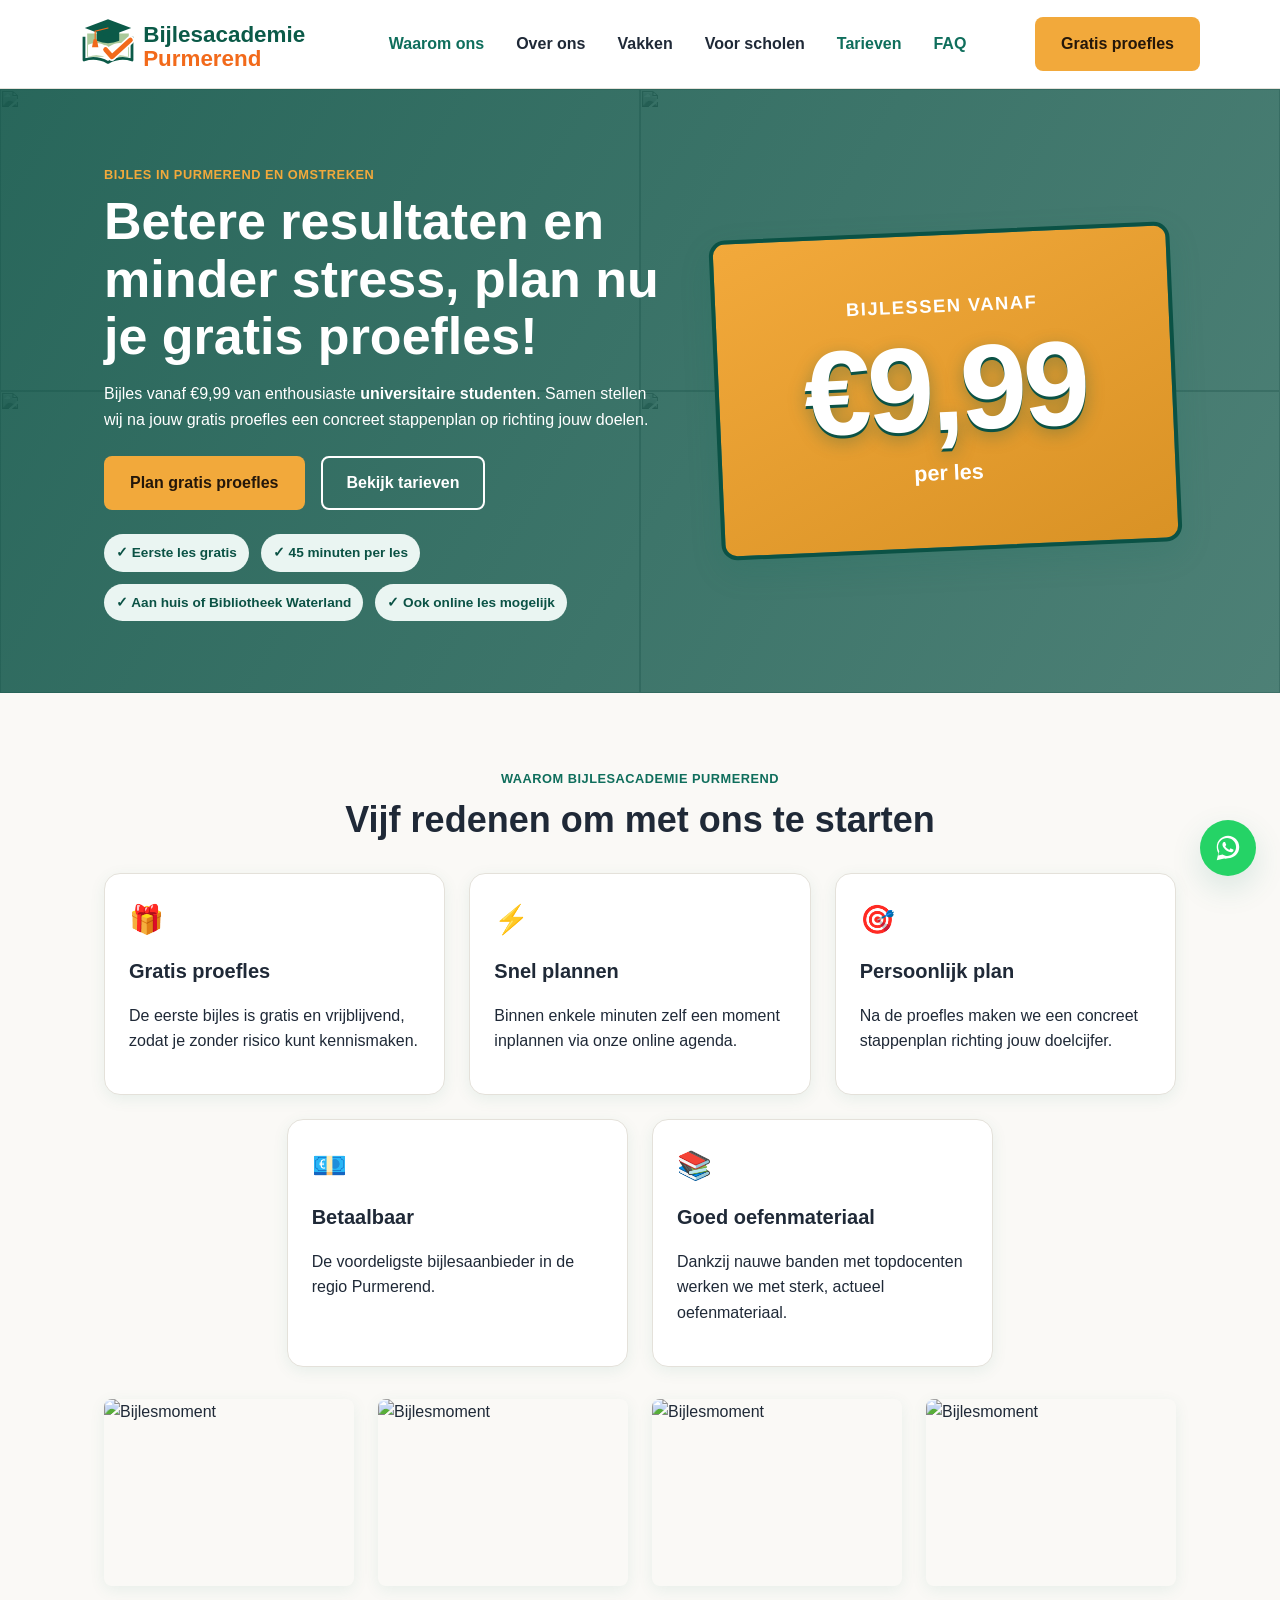
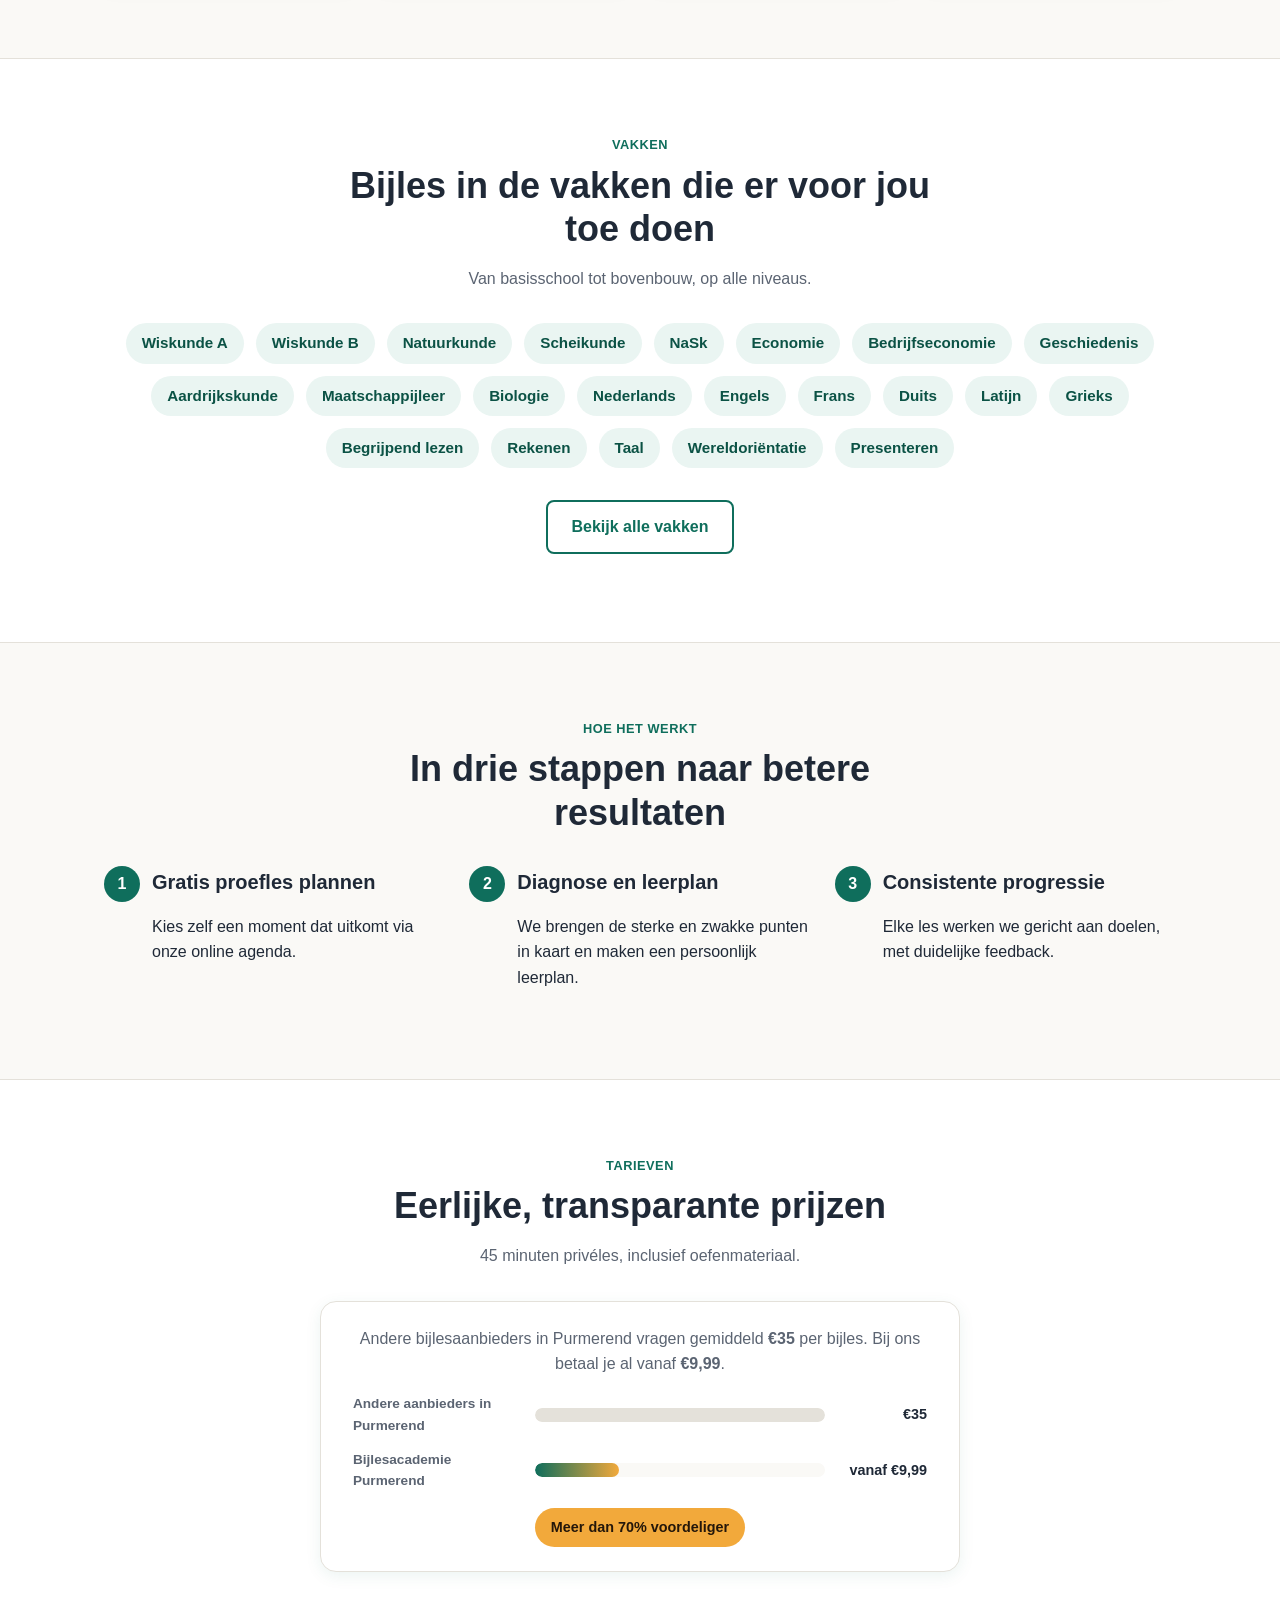
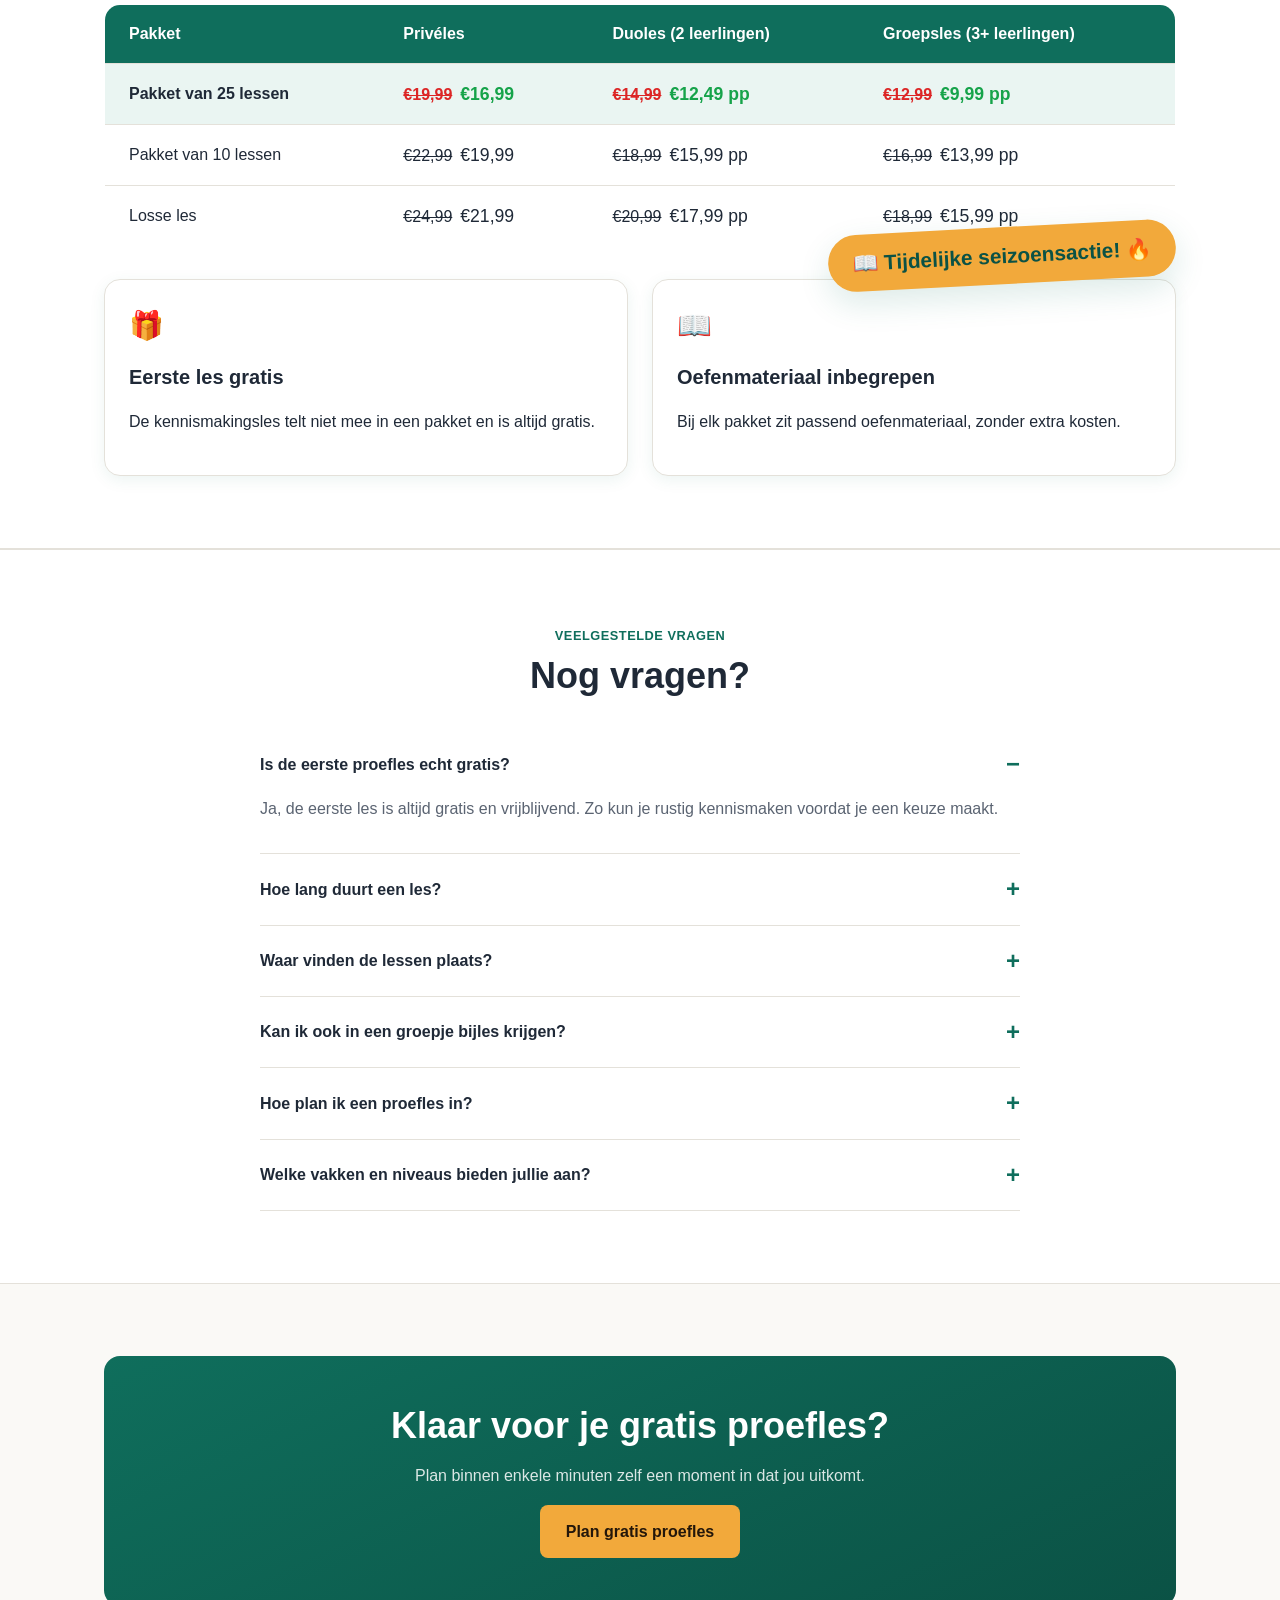
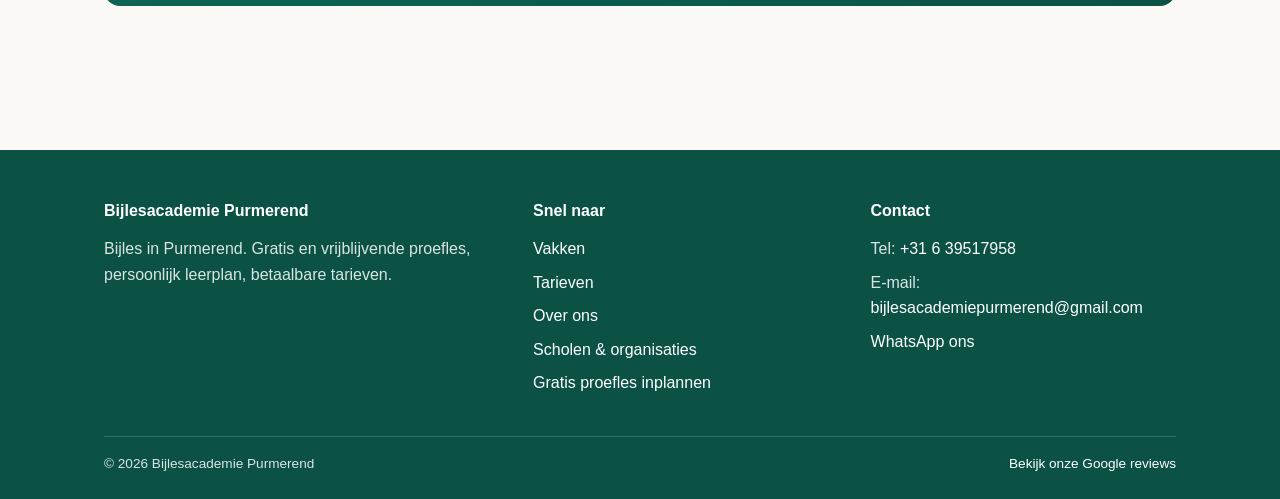
==== index.html @ 98112fa6 "Hernoem naar Bijlesacademie Purmerend, nieuw logo en e-mailadres Co-Authored-By: Claude Opus 5.5 <no" ====
<!DOCTYPE html>
<html lang="nl">
<head>
  <meta charset="UTF-8">
  <meta name="viewport" content="width=device-width, initial-scale=1.0">
  <title>Bijlesacademie Purmerend | Persoonlijke bijles met gratis proefles</title>
  <meta name="description" content="Privéles in Purmerend en omstreken voor wiskunde, talen, economie en meer. Eerste proefles altijd gratis. Plan direct online in.">
  <link rel="icon" href="images/favicon.png" type="image/png">
  <link rel="stylesheet" href="css/style.css">
</head>
<body>

  <header class="site-header">
    <div class="container nav">
      <a class="logo" href="index.html">
        <img src="images/logo.svg" alt="Bijlesacademie Purmerend">
      </a>
      <nav class="nav-links" id="nav-links" aria-label="Hoofdmenu">
        <a href="index.html#waarom-ons">Waarom ons</a>
        <a href="over-ons.html">Over ons</a>
        <a href="vakken.html">Vakken</a>
        <a href="scholen.html">Voor scholen</a>
        <a href="index.html#tarieven">Tarieven</a>        <a href="index.html#faq">FAQ</a>
      </nav>
      <div class="nav-actions">
        <a class="btn btn--primary nav-cta" href="proefles-inplannen.html">Gratis proefles</a>
        <button class="nav-toggle" aria-label="Menu openen" aria-expanded="false">☰</button>
      </div>
    </div>
  </header>

  <main>

    <!-- Hero -->
    <section class="hero">
      <div class="hero-bg" aria-hidden="true">
        <img src="images/lesmomenten/foto-01.jpg" alt="">
        <img src="images/lesmomenten/foto-02.jpg" alt="">
        <img src="images/lesmomenten/foto-03.jpg" alt="">
        <img src="images/lesmomenten/foto-04.jpg" alt="">
      </div>
      <div class="container">
        <div>
          <span class="eyebrow">Bijles in Purmerend en omstreken</span>
          <h1>Betere resultaten en minder stress, plan nu je gratis proefles!</h1>
          <p>Bijles vanaf €9,99 van enthousiaste <strong>universitaire studenten</strong>. Samen stellen wij na jouw gratis proefles een concreet stappenplan op richting jouw doelen.</p>
          <div class="hero-actions">
            <a class="btn btn--primary" href="proefles-inplannen.html">Plan gratis proefles</a>
            <a class="btn btn--outline" href="#tarieven">Bekijk tarieven</a>
          </div>
          <div class="hero-meta">
            <span class="badge">✓ Eerste les gratis</span>
            <span class="badge">✓ 45 minuten per les</span>
            <span class="badge">✓ Aan huis of Bibliotheek Waterland</span>
            <span class="badge">✓ Ook online les mogelijk</span>
          </div>
        </div>
        <a class="hero-visual" href="#tarieven">
          <div>
            <p class="hero-price-label">Bijlessen vanaf</p>
            <p class="hero-price">€9,99</p>
            <p class="hero-price-sub">per les</p>
          </div>
        </a>
      </div>
    </section>

    <!-- Waarom ons -->
    <section class="section" id="waarom-ons">
      <div class="container">
        <div class="section-intro">
          <span class="eyebrow">Waarom Bijlesacademie Purmerend</span>
          <h2>Vijf redenen om met ons te starten</h2>
        </div>
        <div class="grid grid--3">
          <div class="card">
            <div class="card-icon">🎁</div>
            <h3>Gratis proefles</h3>
            <p>De eerste bijles is gratis en vrijblijvend, zodat je zonder risico kunt kennismaken.</p>
          </div>
          <div class="card">
            <div class="card-icon">⚡</div>
            <h3>Snel plannen</h3>
            <p>Binnen enkele minuten zelf een moment inplannen via onze online agenda.</p>
          </div>
          <div class="card">
            <div class="card-icon">🎯</div>
            <h3>Persoonlijk plan</h3>
            <p>Na de proefles maken we een concreet stappenplan richting jouw doelcijfer.</p>
          </div>
          <div class="card">
            <div class="card-icon">💶</div>
            <h3>Betaalbaar</h3>
            <p>De voordeligste bijlesaanbieder in de regio Purmerend.</p>
          </div>
          <div class="card">
            <div class="card-icon">📚</div>
            <h3>Goed oefenmateriaal</h3>
            <p>Dankzij nauwe banden met topdocenten werken we met sterk, actueel oefenmateriaal.</p>
          </div>
        </div>
        <div class="grid grid--4 lesmomenten-grid">
          <img src="images/lesmomenten/foto-01.jpg" alt="Bijlesmoment">
          <img src="images/lesmomenten/foto-02.jpg" alt="Bijlesmoment">
          <img src="images/lesmomenten/foto-03.jpg" alt="Bijlesmoment">
          <img src="images/lesmomenten/foto-04.jpg" alt="Bijlesmoment">
        </div>
      </div>
    </section>

    <!-- Vakken teaser -->
    <section class="section section--alt" id="vakken">
      <div class="container">
        <div class="section-intro">
          <span class="eyebrow">Vakken</span>
          <h2>Bijles in de vakken die er voor jou toe doen</h2>
          <p>Van basisschool tot bovenbouw, op alle niveaus.</p>
        </div>
        <div class="tag-list">
          <span class="tag">Wiskunde A</span>
          <span class="tag">Wiskunde B</span>
          <span class="tag">Natuurkunde</span>
          <span class="tag">Scheikunde</span>
          <span class="tag">NaSk</span>
          <span class="tag">Economie</span>
          <span class="tag">Bedrijfseconomie</span>
          <span class="tag">Geschiedenis</span>
          <span class="tag">Aardrijkskunde</span>
          <span class="tag">Maatschappijleer</span>
          <span class="tag">Biologie</span>
          <span class="tag">Nederlands</span>
          <span class="tag">Engels</span>
          <span class="tag">Frans</span>
          <span class="tag">Duits</span>
          <span class="tag">Latijn</span>
          <span class="tag">Grieks</span>
          <span class="tag">Begrijpend lezen</span>
          <span class="tag">Rekenen</span>
          <span class="tag">Taal</span>
          <span class="tag">Wereldoriëntatie</span>
          <span class="tag">Presenteren</span>
        </div>
        <p class="text-center mt-6"><a class="btn btn--outline" href="vakken.html">Bekijk alle vakken</a></p>
      </div>
    </section>

    <!-- Hoe het werkt -->
    <section class="section">
      <div class="container">
        <div class="section-intro">
          <span class="eyebrow">Hoe het werkt</span>
          <h2>In drie stappen naar betere resultaten</h2>
        </div>
        <div class="grid grid--3 steps">
          <div class="step">
            <h3>Gratis proefles plannen</h3>
            <p>Kies zelf een moment dat uitkomt via onze online agenda.</p>
          </div>
          <div class="step">
            <h3>Diagnose en leerplan</h3>
            <p>We brengen de sterke en zwakke punten in kaart en maken een persoonlijk leerplan.</p>
          </div>
          <div class="step">
            <h3>Consistente progressie</h3>
            <p>Elke les werken we gericht aan doelen, met duidelijke feedback.</p>
          </div>
        </div>
      </div>
    </section>

    <!-- Tarieven teaser -->
    <section class="section section--alt" id="tarieven">
      <div class="container">
        <div class="section-intro">
          <span class="eyebrow">Tarieven</span>
          <h2>Eerlijke, transparante prijzen</h2>
          <p>45 minuten privéles, inclusief oefenmateriaal.</p>
        </div>
        <div class="price-compare">
          <p>Andere bijlesaanbieders in Purmerend vragen gemiddeld <strong>€35</strong> per bijles. Bij ons betaal je al vanaf <strong>€9,99</strong>.</p>
          <div class="price-compare-bars">
            <div class="price-compare-row">
              <span class="price-compare-label">Andere aanbieders in Purmerend</span>
              <div class="price-compare-track">
                <div class="price-compare-fill price-compare-fill--other" style="width: 100%;"></div>
              </div>
              <span class="price-compare-value">€35</span>
            </div>
            <div class="price-compare-row">
              <span class="price-compare-label">Bijlesacademie Purmerend</span>
              <div class="price-compare-track">
                <div class="price-compare-fill price-compare-fill--us" style="width: 29%;"></div>
              </div>
              <span class="price-compare-value">vanaf €9,99</span>
            </div>
          </div>
          <span class="price-compare-badge">Meer dan 70% voordeliger</span>
        </div>
        <div class="pricing-wrap">
          <div class="pricing-table-view">
            <table class="pricing-table">
              <thead>
                <tr><th>Pakket</th><th>Privéles</th><th>Duoles (2 leerlingen)</th><th>Groepsles (3+ leerlingen)</th></tr>
              </thead>
              <tbody>
                <tr class="is-highlight">
                  <td>Pakket van 25 lessen</td>
                  <td><span class="price-was">€19,99</span><span class="price-now">€16,99</span></td>
                  <td><span class="price-was">€14,99</span><span class="price-now">€12,49 pp</span></td>
                  <td><span class="price-was">€12,99</span><span class="price-now">€9,99 pp</span></td>
                </tr>
                <tr>
                  <td>Pakket van 10 lessen</td>
                  <td><span class="price-was">€22,99</span><span class="price-now">€19,99</span></td>
                  <td><span class="price-was">€18,99</span><span class="price-now">€15,99 pp</span></td>
                  <td><span class="price-was">€16,99</span><span class="price-now">€13,99 pp</span></td>
                </tr>
                <tr>
                  <td>Losse les</td>
                  <td><span class="price-was">€24,99</span><span class="price-now">€21,99</span></td>
                  <td><span class="price-was">€20,99</span><span class="price-now">€17,99 pp</span></td>
                  <td><span class="price-was">€18,99</span><span class="price-now">€15,99 pp</span></td>
                </tr>
              </tbody>
            </table>
          </div>
          <!-- Kaartjes voor telefoon worden automatisch gevuld door js/main.js,
               op basis van de tabel hierboven. Prijzen dus alleen in de tabel aanpassen. -->
          <div class="grid grid--3 pricing-cards-view"></div>
          <span class="pricing-ribbon">📖 Tijdelijke seizoensactie! 🔥</span>
        </div>
        <div class="grid grid--2 mt-6">
          <div class="card">
            <div class="card-icon">🎁</div>
            <h3>Eerste les gratis</h3>
            <p>De kennismakingsles telt niet mee in een pakket en is altijd gratis.</p>
          </div>
          <div class="card">
            <div class="card-icon">📖</div>
            <h3>Oefenmateriaal inbegrepen</h3>
            <p>Bij elk pakket zit passend oefenmateriaal, zonder extra kosten.</p>
          </div>
        </div>
      </div>
    </section>

    <!-- FAQ -->
    <section class="section section--alt" id="faq">
      <div class="container">
        <div class="section-intro">
          <span class="eyebrow">Veelgestelde vragen</span>
          <h2>Nog vragen?</h2>
        </div>
        <div style="max-width:760px;margin:0 auto;">
          <details class="faq-item" open>
            <summary>Is de eerste proefles echt gratis?</summary>
            <p>Ja, de eerste les is altijd gratis en vrijblijvend. Zo kun je rustig kennismaken voordat je een keuze maakt.</p>
          </details>
          <details class="faq-item">
            <summary>Hoe lang duurt een les?</summary>
            <p>Een bijles duurt 45 minuten. Dit is voldoende om gericht aan een onderwerp te werken zonder dat de concentratie wegzakt.</p>
          </details>
          <details class="faq-item">
            <summary>Waar vinden de lessen plaats?</summary>
            <p>De lessen vinden plaats bij jou thuis in Purmerend en omstreken, in Bibliotheek Waterland (Waterlandlaan 40, Purmerend), of online via videobellen, afhankelijk van wat het beste uitkomt.</p>
          </details>
          <details class="faq-item">
            <summary>Kan ik ook in een groepje bijles krijgen?</summary>
            <p>Zeker, dat kan als duoles of groepsles (3-5 personen) tegen een lagere prijs per persoon. Zie de <a href="#tarieven">tarieven</a> hierboven.</p>
          </details>
          <details class="faq-item">
            <summary>Hoe plan ik een proefles in?</summary>
            <p>Via de knop "Gratis proefles" kom je in onze <a href="proefles-inplannen.html">online agenda</a> terecht, waar je zelf een moment kiest dat uitkomt.</p>
          </details>
          <details class="faq-item">
            <summary>Welke vakken en niveaus bieden jullie aan?</summary>
            <p>Van basisschool tot en met bovenbouw voortgezet onderwijs, in vakken als wiskunde, talen, economie en meer. Bekijk de <a href="vakken.html">volledige vakkenlijst</a>.</p>
          </details>
        </div>
      </div>
    </section>

    <!-- CTA band -->
    <section class="section">
      <div class="container">
        <div class="cta-band">
          <h2>Klaar voor je gratis proefles?</h2>
          <p>Plan binnen enkele minuten zelf een moment in dat jou uitkomt.</p>
          <a class="btn btn--primary" href="proefles-inplannen.html">Plan gratis proefles</a>
        </div>
      </div>
    </section>

  </main>

  <footer class="site-footer">
    <div class="container">
      <div class="footer-grid">
        <div>
          <h4>Bijlesacademie Purmerend</h4>
          <p>Bijles in Purmerend. Gratis en vrijblijvende proefles, persoonlijk leerplan, betaalbare tarieven.</p>
        </div>
        <div>
          <h4>Snel naar</h4>
          <ul>
            <li><a href="vakken.html">Vakken</a></li>
            <li><a href="index.html#tarieven">Tarieven</a></li>
            <li><a href="over-ons.html">Over ons</a></li>
            <li><a href="scholen.html">Scholen &amp; organisaties</a></li>            <li><a href="proefles-inplannen.html">Gratis proefles inplannen</a></li>
          </ul>
        </div>
        <div>
          <h4>Contact</h4>
          <!-- PLACEHOLDERS: vul hier de echte contactgegevens in. Zoek in het hele
               project op "[" om alle placeholders terug te vinden (zie SETUP.md). -->
          <ul>
            <li>Tel: <a href="tel:+31639517958">+31 6 39517958</a></li>
            <li>E-mail: <a href="mailto:bijlesacademiepurmerend@gmail.com">bijlesacademiepurmerend@gmail.com</a></li>
            <li><a href="https://wa.me/31639517958">WhatsApp ons</a></li>          </ul>
        </div>
      </div>
      <div class="footer-bottom">
        <span>&copy; <span data-year></span> Bijlesacademie Purmerend</span>
        <span><a href="[GOOGLE_BUSINESS_PROFIEL_LINK]">Bekijk onze Google reviews</a></span>
      </div>
    </div>
  </footer>

  <a class="whatsapp-float" href="https://wa.me/31639517958" target="_blank" rel="noopener" aria-label="Stuur een WhatsApp-bericht">
    <svg viewBox="0 0 32 32" aria-hidden="true">
      <path d="M16.004 3C9.376 3 4 8.373 4 15c0 2.34.652 4.527 1.786 6.395L4 29l7.84-1.746A11.94 11.94 0 0 0 16.004 27C22.63 27 28 21.627 28 15S22.63 3 16.004 3zm.002 21.6c-1.94 0-3.76-.52-5.33-1.43l-.383-.227-4.65 1.035 1.06-4.53-.25-.4A9.55 9.55 0 0 1 5.4 15c0-5.302 4.303-9.6 9.606-9.6 5.302 0 9.6 4.298 9.6 9.6 0 5.303-4.298 9.6-9.6 9.6zm5.27-7.19c-.29-.145-1.712-.845-1.978-.942-.265-.097-.458-.145-.652.145-.194.29-.748.942-.917 1.136-.169.194-.338.218-.628.073-.29-.145-1.223-.451-2.33-1.437-.862-.769-1.444-1.718-1.613-2.008-.169-.29-.018-.446.127-.59.13-.13.29-.338.435-.507.145-.169.194-.29.29-.484.097-.194.048-.363-.024-.508-.073-.145-.652-1.572-.893-2.153-.235-.566-.474-.49-.652-.5-.169-.008-.363-.01-.556-.01a1.067 1.067 0 0 0-.773.363c-.265.29-1.014.99-1.014 2.416 0 1.426 1.038 2.804 1.183 2.998.145.194 2.043 3.12 4.95 4.376.692.299 1.232.477 1.653.61.694.221 1.326.19 1.826.115.557-.083 1.712-.7 1.954-1.375.242-.676.242-1.255.169-1.376-.073-.121-.266-.194-.556-.339z"/>
    </svg>
  </a>

  <script src="js/main.js"></script>
</body>
</html>
---- css/style.css ----
/* ==========================================================================
   Bijlesacademie Purmerend — Stylesheet
   Opbouw: variabelen -> reset/basis -> typografie -> layout ->
           header/nav -> footer -> knoppen/componenten -> paginasecties ->
           media queries
   ========================================================================== */

/* ---------- Variabelen ---------- */
:root {
  --color-primary: #0f6e5c;
  --color-primary-dark: #0b5245;
  --color-accent: #f2a93b;
  --color-accent-dark: #d99225;
  --color-bg: #faf9f6;
  --color-surface: #ffffff;
  --color-text: #1f2937;
  --color-text-muted: #5b6472;
  --color-border: #e4e1da;
  --color-star: #f5b301;
  --color-success-bg: #eaf5f2;
  --color-deal-was: #dc2626;
  --color-deal-now: #16a34a;

  --font-body: -apple-system, BlinkMacSystemFont, "Segoe UI", Roboto,
    Helvetica, Arial, sans-serif;

  --space-1: 0.25rem;
  --space-2: 0.5rem;
  --space-3: 0.75rem;
  --space-4: 1rem;
  --space-5: 1.5rem;
  --space-6: 2rem;
  --space-7: 3rem;
  --space-8: 4.5rem;

  --radius: 0.5rem;
  --radius-lg: 1rem;
  --shadow: 0 4px 16px rgba(15, 110, 92, 0.08);
  --shadow-lg: 0 12px 32px rgba(15, 110, 92, 0.14);
  --content-width: 1120px;
}

/* ---------- Reset / basis ---------- */
*,
*::before,
*::after {
  box-sizing: border-box;
}

html {
  scroll-behavior: smooth;
}

body {
  margin: 0;
  font-family: var(--font-body);
  color: var(--color-text);
  background: var(--color-bg);
  line-height: 1.6;
  -webkit-font-smoothing: antialiased;
}

img {
  max-width: 100%;
  display: block;
}

a {
  color: var(--color-primary);
  text-decoration: none;
}

a:hover {
  text-decoration: underline;
}

ul {
  margin: 0;
  padding: 0;
  list-style: none;
}

h1,
h2,
h3,
h4,
p {
  margin: 0 0 var(--space-4);
}

button {
  font-family: inherit;
}

:focus-visible {
  outline: 3px solid var(--color-accent);
  outline-offset: 2px;
}

/* ---------- Typografie ---------- */
h1 {
  font-size: clamp(2rem, 4vw + 1rem, 3.25rem);
  line-height: 1.1;
  font-weight: 800;
}

h2 {
  font-size: clamp(1.5rem, 2.5vw + 1rem, 2.25rem);
  line-height: 1.2;
  font-weight: 800;
}

h3 {
  font-size: 1.25rem;
  font-weight: 700;
}

.eyebrow {
  display: inline-block;
  color: var(--color-primary);
  font-weight: 700;
  letter-spacing: 0.04em;
  text-transform: uppercase;
  font-size: 0.8rem;
  margin-bottom: var(--space-2);
}

.section-intro {
  max-width: 640px;
  margin: 0 auto var(--space-6);
  text-align: center;
}

.section-intro p {
  color: var(--color-text-muted);
}

.text-muted {
  color: var(--color-text-muted);
}

/* ---------- Layout ---------- */
.container {
  width: 100%;
  max-width: var(--content-width);
  margin: 0 auto;
  padding: 0 var(--space-5);
}

.section {
  padding: var(--space-8) 0;
}

.section--alt {
  background: var(--color-surface);
  border-top: 1px solid var(--color-border);
  border-bottom: 1px solid var(--color-border);
}

.grid {
  display: grid;
  gap: var(--space-5);
}

.grid--4 {
  grid-template-columns: repeat(4, 1fr);
}

.grid--3 {
  grid-template-columns: repeat(3, 1fr);
}

.grid--2 {
  grid-template-columns: repeat(2, 1fr);
}

@media (max-width: 1024px) {
  .grid--4 {
    grid-template-columns: repeat(2, 1fr);
  }
  .grid--3 {
    grid-template-columns: repeat(2, 1fr);
  }
}

@media (min-width: 1025px) {
  /* Vijf redenen: centreer de onderste 2 kaarten onder de bovenste 3 */
  #waarom-ons .grid--3 {
    grid-template-columns: repeat(6, 1fr);
  }
  #waarom-ons .grid--3 > .card {
    grid-column: span 2;
  }
  #waarom-ons .grid--3 > .card:nth-child(4) {
    grid-column: 2 / span 2;
  }
  #waarom-ons .grid--3 > .card:nth-child(5) {
    grid-column: 4 / span 2;
  }
}

@media (max-width: 640px) {
  .grid--4,
  .grid--3,
  .grid--2 {
    grid-template-columns: 1fr;
  }
}

.lesmomenten-grid {
  margin-top: var(--space-6);
}

.lesmomenten-grid img {
  border-radius: var(--radius);
  aspect-ratio: 4 / 3;
  object-fit: cover;
  width: 100%;
  box-shadow: var(--shadow);
}

@media (max-width: 640px) {
  .lesmomenten-grid {
    grid-template-columns: repeat(2, 1fr);
    gap: var(--space-2);
  }
}

/* ---------- Header / navigatie ---------- */
.site-header {
  position: sticky;
  top: 0;
  z-index: 50;
  background: var(--color-surface);
  border-bottom: 1px solid var(--color-border);
}

.nav {
  display: flex;
  align-items: center;
  justify-content: space-between;
  padding: var(--space-4) 0;
}

.logo {
  display: flex;
  align-items: center;
  gap: var(--space-2);
  font-weight: 800;
  font-size: 1.15rem;
  color: var(--color-text);
}

.logo:hover {
  text-decoration: none;
}

.logo img {
  height: 40px;
  width: auto;
}

@media (min-width: 861px) {
  .logo img {
    height: 56px;
  }
}

.nav-links {
  display: flex;
  align-items: center;
  gap: var(--space-6);
}

.nav-links a {
  color: var(--color-text);
  font-weight: 600;
}

.nav-links a:hover,
.nav-links a[aria-current="page"] {
  color: var(--color-primary);
}

.nav-actions {
  display: flex;
  align-items: center;
  gap: var(--space-4);
}

.nav-toggle {
  display: none;
  background: none;
  border: 1px solid var(--color-border);
  border-radius: var(--radius);
  padding: var(--space-2) var(--space-3);
  cursor: pointer;
}

@media (max-width: 860px) {
  .nav-links {
    position: absolute;
    top: 100%;
    left: 0;
    right: 0;
    background: var(--color-surface);
    border-bottom: 1px solid var(--color-border);
    flex-direction: column;
    align-items: flex-start;
    gap: 0;
    padding: var(--space-2) var(--space-5) var(--space-4);
    display: none;
  }

  .nav-links.is-open {
    display: flex;
  }

  .nav-links a {
    width: 100%;
    padding: var(--space-3) 0;
    border-bottom: 1px solid var(--color-border);
  }

  .nav-toggle {
    display: inline-flex;
    align-items: center;
    justify-content: center;
    min-width: 44px;
    min-height: 44px;
    font-size: 1.1rem;
  }
}

/* ---------- Knoppen ---------- */
.btn {
  display: inline-block;
  padding: 0.75rem 1.5rem;
  border-radius: var(--radius);
  font-weight: 700;
  border: 2px solid transparent;
  cursor: pointer;
  text-align: center;
}

.btn:hover {
  text-decoration: none;
}

.btn--primary {
  background: var(--color-accent);
  color: #24170a;
}

.btn--primary:hover {
  background: var(--color-accent-dark);
}

.btn--secondary {
  background: var(--color-primary);
  color: #fff;
}

.btn--secondary:hover {
  background: var(--color-primary-dark);
  color: #fff;
}

.btn--outline {
  background: transparent;
  border-color: var(--color-primary);
  color: var(--color-primary);
}

.btn--outline:hover {
  background: var(--color-primary);
  color: #fff;
}

.btn--block {
  display: block;
  width: 100%;
}

/* ---------- Componenten ---------- */
.card {
  background: var(--color-surface);
  border: 1px solid var(--color-border);
  border-radius: var(--radius-lg);
  padding: var(--space-5);
  box-shadow: var(--shadow);
}

.card-icon {
  font-size: 1.75rem;
  margin-bottom: var(--space-3);
}

.badge {
  display: inline-flex;
  align-items: center;
  gap: var(--space-2);
  background: var(--color-success-bg);
  color: var(--color-primary-dark);
  font-weight: 700;
  font-size: 0.85rem;
  padding: var(--space-2) var(--space-3);
  border-radius: 999px;
}

.stars {
  color: var(--color-star);
  letter-spacing: 2px;
}

/* Vakkenlijst */
.tag-list {
  display: flex;
  flex-wrap: wrap;
  gap: var(--space-3);
  justify-content: center;
}

.tag {
  display: inline-block;
  background: var(--color-success-bg);
  color: var(--color-primary-dark);
  font-weight: 600;
  font-size: 0.95rem;
  padding: 0.5rem 1rem;
  border-radius: 999px;
}

.subject-list {
  columns: 2;
  column-gap: var(--space-7);
}

.subject-list li {
  padding: var(--space-2) 0;
  border-bottom: 1px solid var(--color-border);
  break-inside: avoid;
}

@media (max-width: 640px) {
  .subject-list {
    columns: 1;
  }
}

/* Hero */
.hero {
  position: relative;
  overflow: hidden;
  padding: var(--space-8) 0;
}

.hero-bg {
  position: absolute;
  inset: 0;
  z-index: 0;
  display: grid;
  grid-template-columns: repeat(2, 1fr);
  grid-template-rows: repeat(2, 1fr);
}

.hero-bg img {
  width: 100%;
  height: 100%;
  object-fit: cover;
  filter: grayscale(100%);
}

.hero-bg::after {
  content: "";
  position: absolute;
  inset: 0;
  background: linear-gradient(120deg, rgba(11, 82, 69, 0.88), rgba(11, 82, 69, 0.72));
}

.hero .container {
  position: relative;
  z-index: 1;
  display: grid;
  grid-template-columns: 1.1fr 0.9fr;
  gap: var(--space-7);
  align-items: center;
}

.hero .eyebrow {
  color: var(--color-accent);
}

.hero h1,
.hero p {
  color: #fff;
}

.hero .btn--outline {
  border-color: #fff;
  color: #fff;
}

.hero .btn--outline:hover {
  background: #fff;
  color: var(--color-primary-dark);
}

.hero-actions {
  display: flex;
  flex-wrap: wrap;
  gap: var(--space-4);
  margin-top: var(--space-5);
}

.hero-meta {
  display: flex;
  flex-wrap: wrap;
  gap: var(--space-3);
  margin-top: var(--space-5);
}

@media (max-width: 640px) {
  .hero-meta .badge {
    font-size: 0.75rem;
    padding: var(--space-1) var(--space-2);
  }
}

.hero-visual {
  background: linear-gradient(
    155deg,
    var(--color-accent) 0%,
    var(--color-accent-dark) 100%
  );
  border: 4px solid var(--color-primary-dark);
  border-radius: var(--radius-lg);
  min-height: 320px;
  display: flex;
  align-items: center;
  justify-content: center;
  color: var(--color-primary-dark);
  text-align: center;
  padding: var(--space-6);
  box-shadow: var(--shadow-lg);
  transform: rotate(-2.5deg);
  animation: hero-price-pulse 2.4s ease-in-out infinite;
  text-decoration: none;
  cursor: pointer;
  transition: transform 0.2s ease;
}

.hero-visual:hover,
.hero-visual:focus-visible {
  transform: rotate(-2.5deg) scale(1.03);
}

.hero-price-label {
  margin: 0;
  font-size: 1.15rem;
  font-weight: 800;
  text-transform: uppercase;
  letter-spacing: 0.08em;
  color: var(--color-primary-dark);
}

.hero-price {
  margin: var(--space-2) 0 0;
  font-size: clamp(4.5rem, 9vw + 1rem, 7.5rem);
  font-weight: 800;
  line-height: 1;
  letter-spacing: -0.03em;
  color: var(--color-deal-now);
  text-shadow: 0 3px 0 var(--color-primary-dark), 0 6px 18px rgba(11, 82, 69, 0.35);
}

.hero-price-sub {
  margin: var(--space-2) 0 0;
  font-size: 1.35rem;
  font-weight: 700;
  color: var(--color-primary-dark);
}

@keyframes hero-price-pulse {
  0%,
  100% {
    box-shadow: var(--shadow-lg), 0 0 0 0 rgba(242, 169, 59, 0.55);
  }
  50% {
    box-shadow: var(--shadow-lg), 0 0 0 18px rgba(242, 169, 59, 0);
  }
}

@media (max-width: 900px) {
  .hero .container {
    grid-template-columns: 1fr;
  }
  .hero-visual {
    min-height: 220px;
    transform: rotate(-1.5deg);
  }
  /* Hero wordt hoger doordat tekst en prijskaart onder elkaar staan;
     1 volle foto oogt rustiger dan een 2x2-rooster uitgerekt over die hoogte. */
  .hero-bg {
    grid-template-columns: 1fr;
    grid-template-rows: 1fr;
  }
  .hero-bg img:not(:first-child) {
    display: none;
  }
}

@media (prefers-reduced-motion: reduce) {
  .hero-visual {
    animation: none;
  }
}

/* Stappen ("Hoe het werkt") */
.steps {
  counter-reset: step;
}

.step {
  position: relative;
  padding-left: var(--space-7);
}

.step::before {
  counter-increment: step;
  content: counter(step);
  position: absolute;
  left: 0;
  top: 0;
  width: 2.25rem;
  height: 2.25rem;
  border-radius: 50%;
  background: var(--color-primary);
  color: #fff;
  font-weight: 800;
  display: flex;
  align-items: center;
  justify-content: center;
}

/* Tarieven */
.price-compare {
  max-width: 640px;
  margin: 0 auto var(--space-6);
  background: var(--color-surface);
  border: 1px solid var(--color-border);
  border-radius: var(--radius-lg);
  padding: var(--space-5) var(--space-6);
  box-shadow: var(--shadow);
  text-align: center;
}

.price-compare p {
  color: var(--color-text-muted);
  margin: 0 0 var(--space-4);
}

.price-compare-bars {
  display: flex;
  flex-direction: column;
  gap: var(--space-3);
  text-align: left;
}

.price-compare-row {
  display: grid;
  grid-template-columns: 170px 1fr 90px;
  align-items: center;
  gap: var(--space-3);
}

.price-compare-label {
  font-size: 0.85rem;
  font-weight: 600;
  color: var(--color-text-muted);
}

.price-compare-track {
  background: var(--color-bg);
  border-radius: 999px;
  height: 14px;
  overflow: hidden;
}

.price-compare-fill {
  height: 100%;
  border-radius: 999px;
}

.price-compare-fill--other {
  background: var(--color-border);
}

.price-compare-fill--us {
  background: linear-gradient(90deg, var(--color-primary), var(--color-accent));
}

.price-compare-value {
  font-weight: 700;
  text-align: right;
  font-size: 0.9rem;
  white-space: nowrap;
}

.price-compare-badge {
  display: inline-block;
  margin-top: var(--space-4);
  background: var(--color-accent);
  color: #24170a;
  font-weight: 800;
  padding: var(--space-2) var(--space-4);
  border-radius: 999px;
  font-size: 0.9rem;
}

@media (max-width: 640px) {
  .price-compare {
    padding: var(--space-4);
  }
  .price-compare-bars {
    gap: var(--space-4);
  }
  .price-compare-row {
    grid-template-columns: 1fr;
    gap: var(--space-1);
  }
  .price-compare-value {
    text-align: left;
  }
  .price-compare-badge {
    font-size: 0.85rem;
    white-space: normal;
  }
}

.pricing-wrap {
  position: relative;
  margin-bottom: var(--space-5);
}

.pricing-table {
  width: 100%;
  border-collapse: collapse;
  background: var(--color-surface);
  border: 1px solid var(--color-border);
  border-radius: var(--radius-lg);
  overflow: hidden;
}

.pricing-table th,
.pricing-table td {
  padding: var(--space-4) var(--space-5);
  text-align: left;
  border-bottom: 1px solid var(--color-border);
}

.pricing-table thead th {
  background: var(--color-primary);
  color: #fff;
}

.pricing-table tbody tr:last-child td {
  border-bottom: none;
}

.pricing-table tbody tr.is-highlight {
  background: var(--color-success-bg);
  font-weight: 700;
}

.pricing-table tbody tr.is-highlight .price-was {
  color: var(--color-deal-was);
  font-weight: 700;
}

.pricing-table tbody tr.is-highlight .price-now {
  color: var(--color-deal-now);
  font-weight: 800;
}

/* Standaard (tablet/laptop/desktop): tabel tonen, kaarten verbergen */
.pricing-cards-view {
  display: none;
}

/* Telefoon: kaarten tonen, tabel verbergen */
@media (max-width: 640px) {
  .pricing-table-view {
    display: none;
  }
  .pricing-cards-view {
    display: grid;
  }
}

.pricing-list {
  margin-top: var(--space-4);
}

.pricing-list li {
  display: flex;
  justify-content: space-between;
  align-items: baseline;
  gap: var(--space-3);
  padding: var(--space-3) 0;
  border-bottom: 1px solid var(--color-border);
}

.pricing-list li:last-child {
  border-bottom: none;
}

.pricing-list li.is-highlight {
  background: var(--color-success-bg);
  font-weight: 700;
  margin: 0 calc(-1 * var(--space-5));
  padding: var(--space-3) var(--space-5);
  border-radius: var(--radius);
  border-bottom: none;
}

.pricing-ribbon {
  position: absolute;
  right: 0;
  bottom: 0;
  transform: translate(0, 65%) rotate(-3deg);
  display: inline-flex;
  align-items: center;
  gap: var(--space-2);
  background: var(--color-accent);
  color: var(--color-primary-dark);
  font-weight: 800;
  font-size: 1.3rem;
  padding: var(--space-3) var(--space-5);
  border-radius: 999px;
  box-shadow: var(--shadow-lg);
  white-space: nowrap;
}

@media (max-width: 1024px) {
  .pricing-ribbon {
    font-size: 0.95rem;
    padding: var(--space-2) var(--space-4);
  }
}

.price-was {
  color: var(--color-text);
  text-decoration: line-through;
  font-weight: 400;
  margin-right: var(--space-2);
}

.price-now {
  color: var(--color-text);
  font-weight: 400;
  font-size: 1.1em;
}

.pricing-list li.is-highlight .price-was {
  color: var(--color-deal-was);
  font-weight: 700;
}

.pricing-list li.is-highlight .price-now {
  color: var(--color-deal-now);
  font-weight: 800;
}

/* FAQ (details/summary) */
.faq-item {
  border-bottom: 1px solid var(--color-border);
  padding: var(--space-4) 0;
}

.faq-item summary {
  cursor: pointer;
  font-weight: 700;
  list-style: none;
  display: flex;
  justify-content: space-between;
  align-items: center;
  gap: var(--space-4);
}

.faq-item summary::-webkit-details-marker {
  display: none;
}

.faq-item summary::after {
  content: "+";
  font-size: 1.5rem;
  color: var(--color-primary);
  flex-shrink: 0;
}

.faq-item[open] summary::after {
  content: "\2212";
}

.faq-item p {
  margin-top: var(--space-3);
  color: var(--color-text-muted);
}

/* Team */
.team-card {
  text-align: center;
}

.team-photo {
  width: 112px;
  height: 112px;
  border-radius: 50%;
  margin: 0 auto var(--space-4);
  background: var(--color-primary);
  color: #fff;
  display: flex;
  align-items: center;
  justify-content: center;
  font-weight: 800;
  font-size: 1.75rem;
  overflow: hidden;
}

.team-photo img {
  width: 100%;
  height: 100%;
  object-fit: cover;
}

.team-card .role {
  color: var(--color-primary);
  font-weight: 700;
  font-size: 0.9rem;
  margin-bottom: var(--space-3);
}

.team-bio p {
  text-align: left;
  color: var(--color-text-muted);
}

/* Reviews & galerij */
.review-card blockquote {
  margin: var(--space-3) 0 var(--space-3);
  font-style: normal;
}

.review-card footer {
  font-weight: 700;
  font-size: 0.9rem;
}

.gallery-grid {
  display: grid;
  grid-template-columns: repeat(3, 1fr);
  gap: var(--space-4);
}

.gallery-grid img {
  border-radius: var(--radius);
  aspect-ratio: 4 / 3;
  object-fit: cover;
  width: 100%;
}

@media (max-width: 640px) {
  .gallery-grid {
    grid-template-columns: repeat(2, 1fr);
  }
}

.empty-state {
  text-align: center;
  border: 2px dashed var(--color-border);
  border-radius: var(--radius-lg);
  padding: var(--space-7) var(--space-5);
  color: var(--color-text-muted);
}

/* Booking / iframe */
.booking-frame-wrap {
  background: var(--color-surface);
  border: 1px solid var(--color-border);
  border-radius: var(--radius-lg);
  padding: var(--space-3);
  box-shadow: var(--shadow);
}

.booking-frame-wrap iframe {
  width: 100%;
  min-height: 640px;
  border: 0;
  border-radius: var(--radius);
}

.booking-fallback {
  margin-top: var(--space-5);
  padding: var(--space-5);
  background: var(--color-success-bg);
  border-radius: var(--radius-lg);
  text-align: center;
}

/* Formulier (bv. scholen-aanvraag) */
.form-group {
  margin-bottom: var(--space-4);
}

.form-group label {
  display: block;
  font-weight: 700;
  margin-bottom: var(--space-2);
}

.form-group .optional {
  font-weight: 400;
  color: var(--color-text-muted);
}

.form-group input,
.form-group textarea {
  width: 100%;
  font-family: inherit;
  font-size: 1rem;
  color: var(--color-text);
  background: var(--color-bg);
  border: 1px solid var(--color-border);
  border-radius: var(--radius);
  padding: var(--space-3);
}

.form-group textarea {
  resize: vertical;
  min-height: 120px;
}

.form-group input:focus,
.form-group textarea:focus {
  border-color: var(--color-primary);
}

.form-success {
  background: var(--color-success-bg);
  color: var(--color-primary-dark);
  border-radius: var(--radius);
  padding: var(--space-4);
  font-weight: 700;
  margin-top: var(--space-4);
  margin-bottom: 0;
}

.form-error {
  background: rgba(220, 38, 38, 0.08);
  color: var(--color-deal-was);
  border-radius: var(--radius);
  padding: var(--space-4);
  font-weight: 700;
  margin-top: var(--space-4);
  margin-bottom: 0;
}

/* CTA band */
.cta-band {
  background: linear-gradient(
    155deg,
    var(--color-primary) 0%,
    var(--color-primary-dark) 100%
  );
  color: #fff;
  border-radius: var(--radius-lg);
  padding: var(--space-7);
  text-align: center;
}

.cta-band h2 {
  color: #fff;
}

.cta-band p {
  color: rgba(255, 255, 255, 0.85);
}

/* ---------- Footer ---------- */
.site-footer {
  background: var(--color-primary-dark);
  color: rgba(255, 255, 255, 0.85);
  padding: var(--space-7) 0 var(--space-5);
  margin-top: var(--space-8);
}

.site-footer a {
  color: #fff;
}

.footer-grid {
  display: grid;
  grid-template-columns: 1.3fr 1fr 1fr;
  gap: var(--space-6);
  margin-bottom: var(--space-6);
}

.footer-grid h4 {
  color: #fff;
  margin-bottom: var(--space-3);
  font-size: 1rem;
}

.footer-grid li {
  margin-bottom: var(--space-2);
}

.footer-bottom {
  border-top: 1px solid rgba(255, 255, 255, 0.15);
  padding-top: var(--space-4);
  font-size: 0.85rem;
  display: flex;
  justify-content: space-between;
  flex-wrap: wrap;
  gap: var(--space-2);
}

@media (max-width: 640px) {
  .footer-grid {
    grid-template-columns: 1fr;
  }
}

/* ---------- Zwevend WhatsApp-icoon ---------- */
.whatsapp-float {
  position: fixed;
  right: var(--space-5);
  bottom: var(--space-5);
  width: 56px;
  height: 56px;
  border-radius: 50%;
  background: #25d366;
  display: flex;
  align-items: center;
  justify-content: center;
  box-shadow: var(--shadow-lg);
  z-index: 60;
  transition: transform 0.2s ease;
}

.whatsapp-float:hover,
.whatsapp-float:focus-visible {
  transform: scale(1.08);
}

.whatsapp-float svg {
  width: 30px;
  height: 30px;
  fill: #fff;
}

/* ---------- Utility ---------- */
.text-center {
  text-align: center;
}

.mt-6 {
  margin-top: var(--space-6);
}

.page-header {
  padding: var(--space-7) 0 var(--space-6);
  text-align: center;
  background: var(--color-surface);
  border-bottom: 1px solid var(--color-border);
}

.page-header p {
  color: var(--color-text-muted);
  max-width: 640px;
  margin: 0 auto;
}
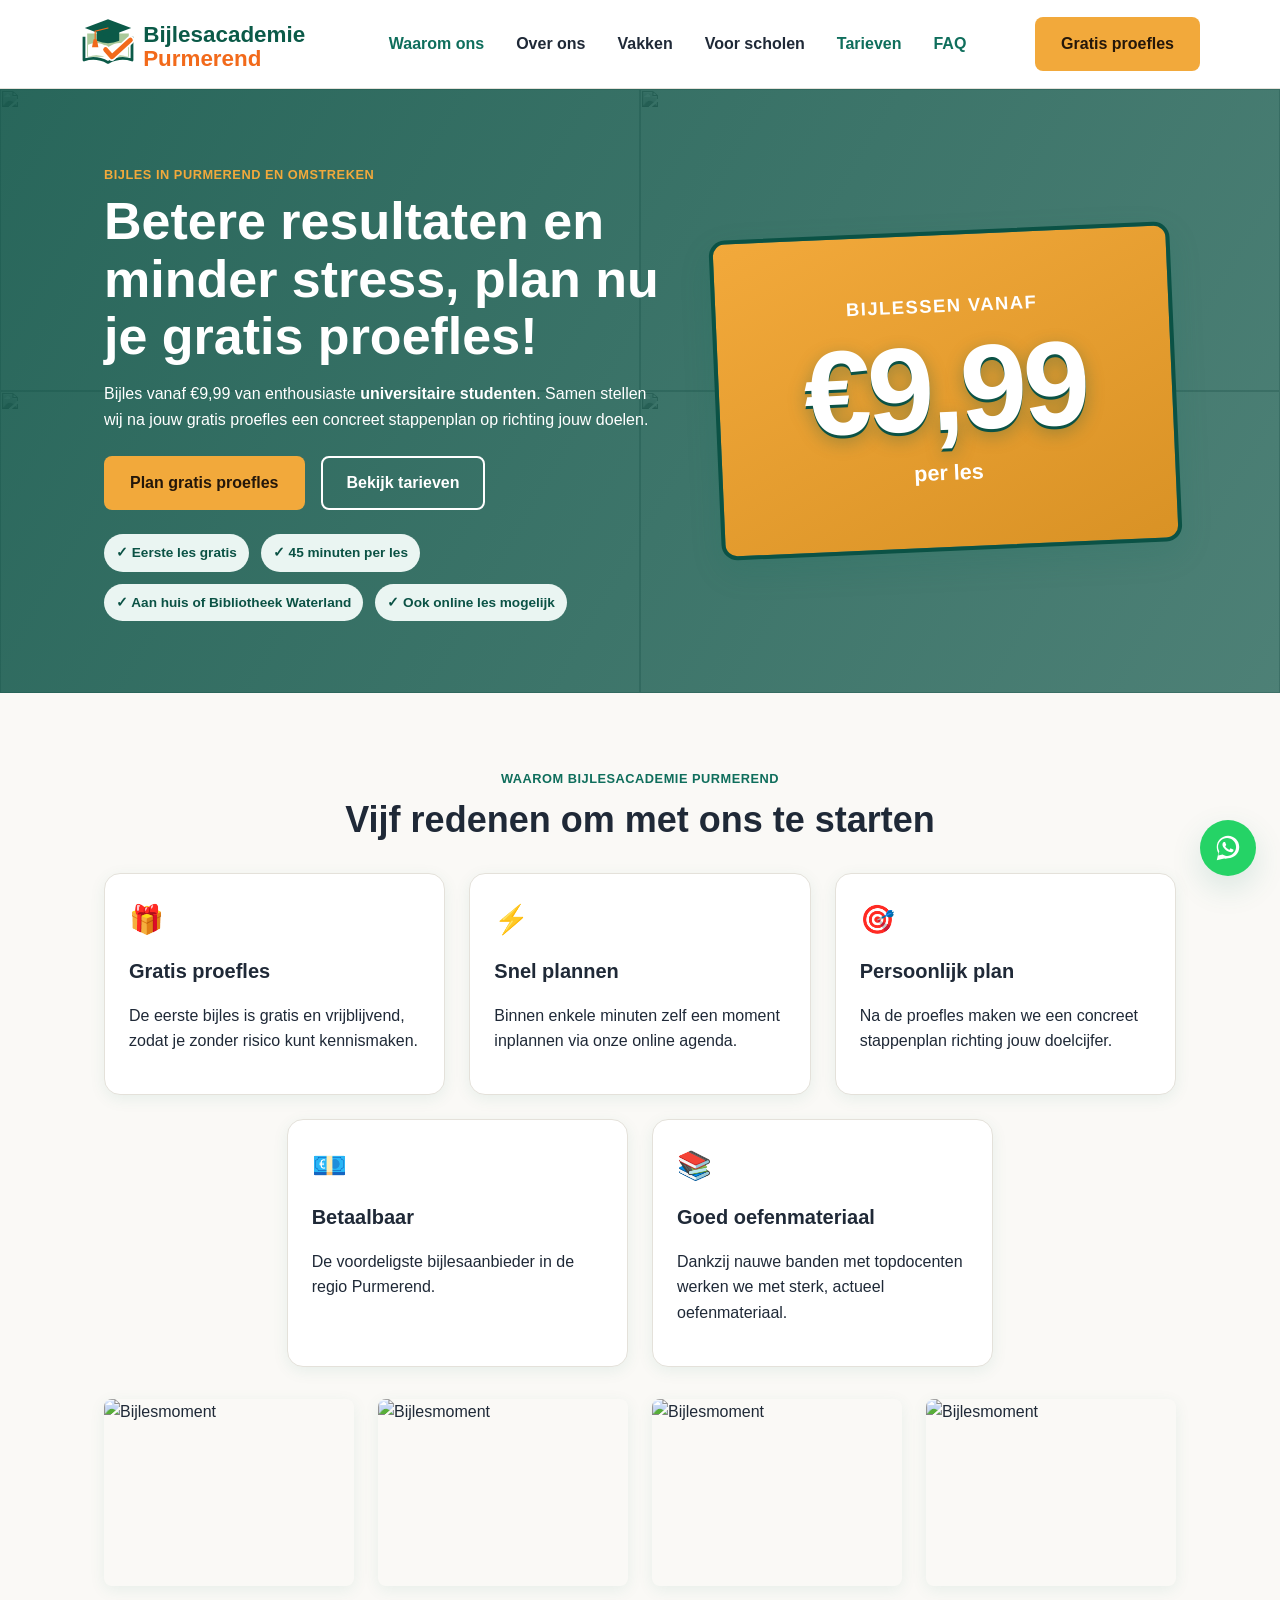
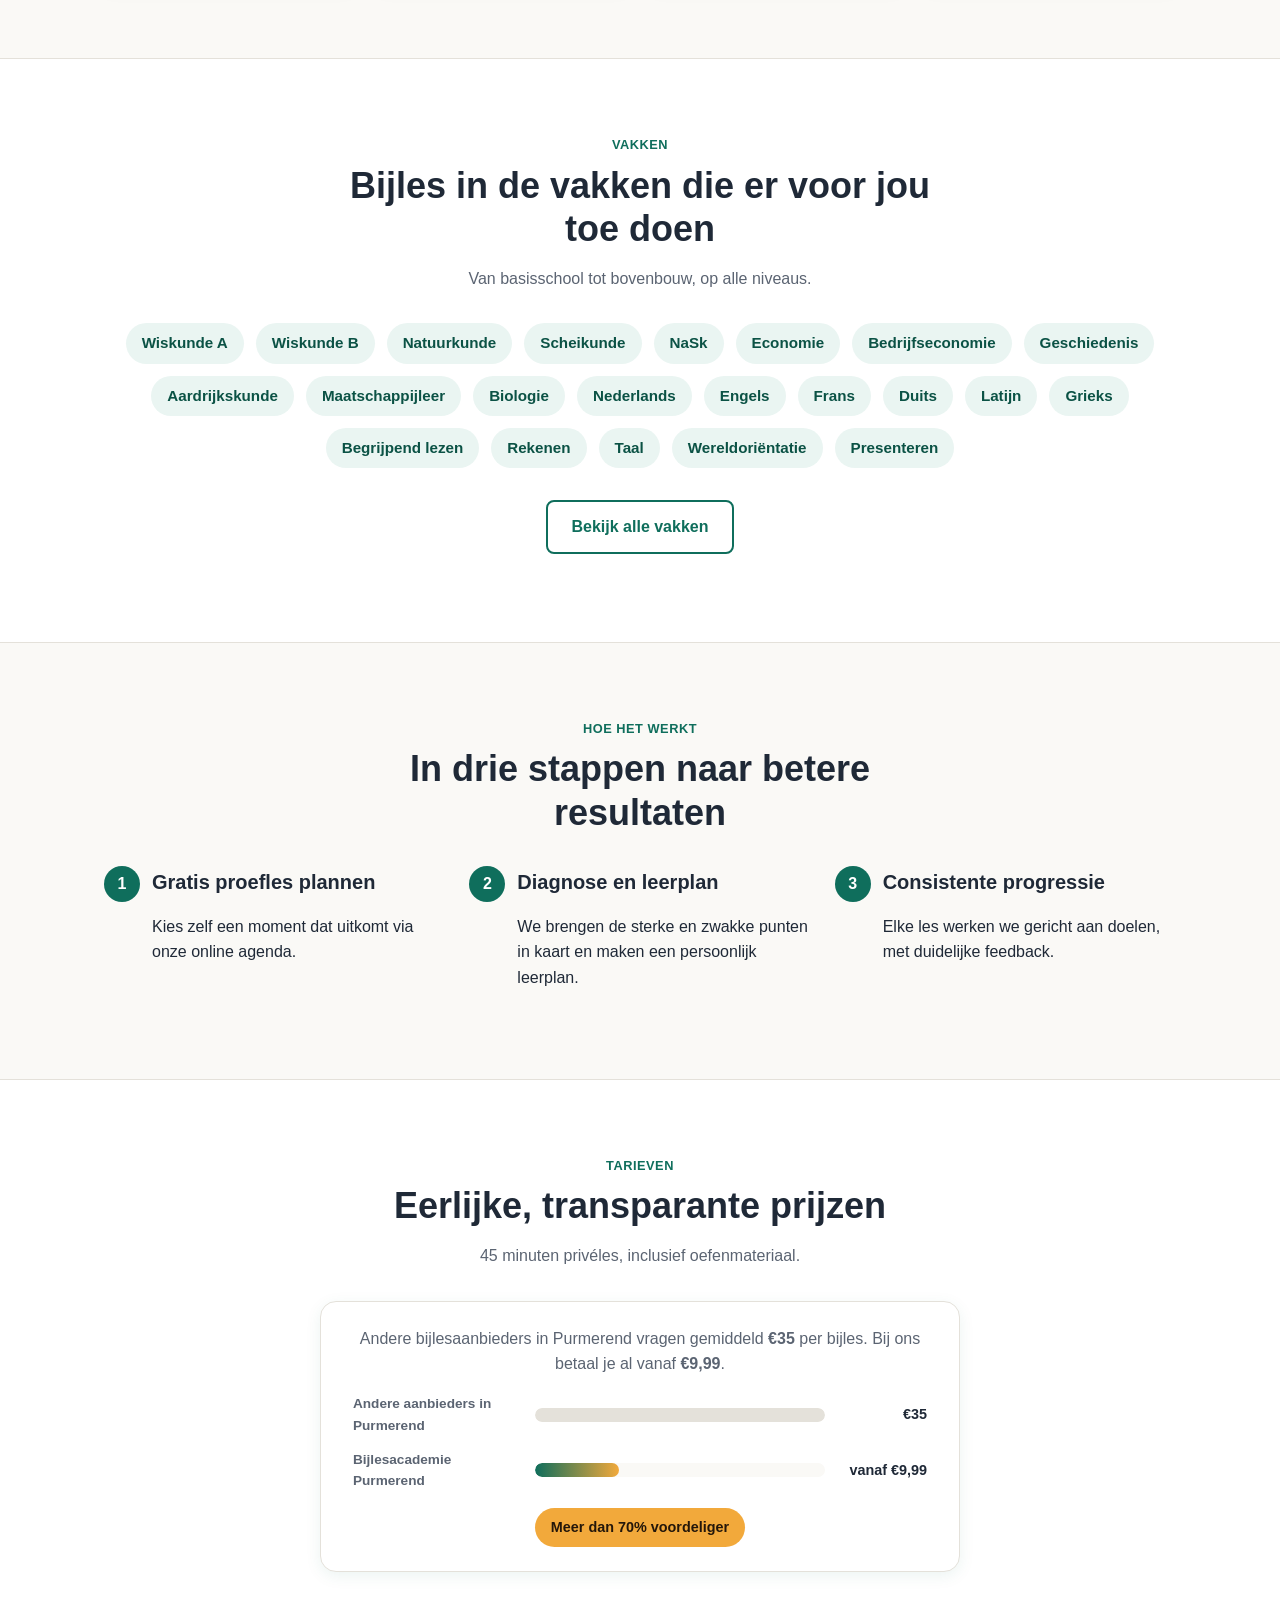
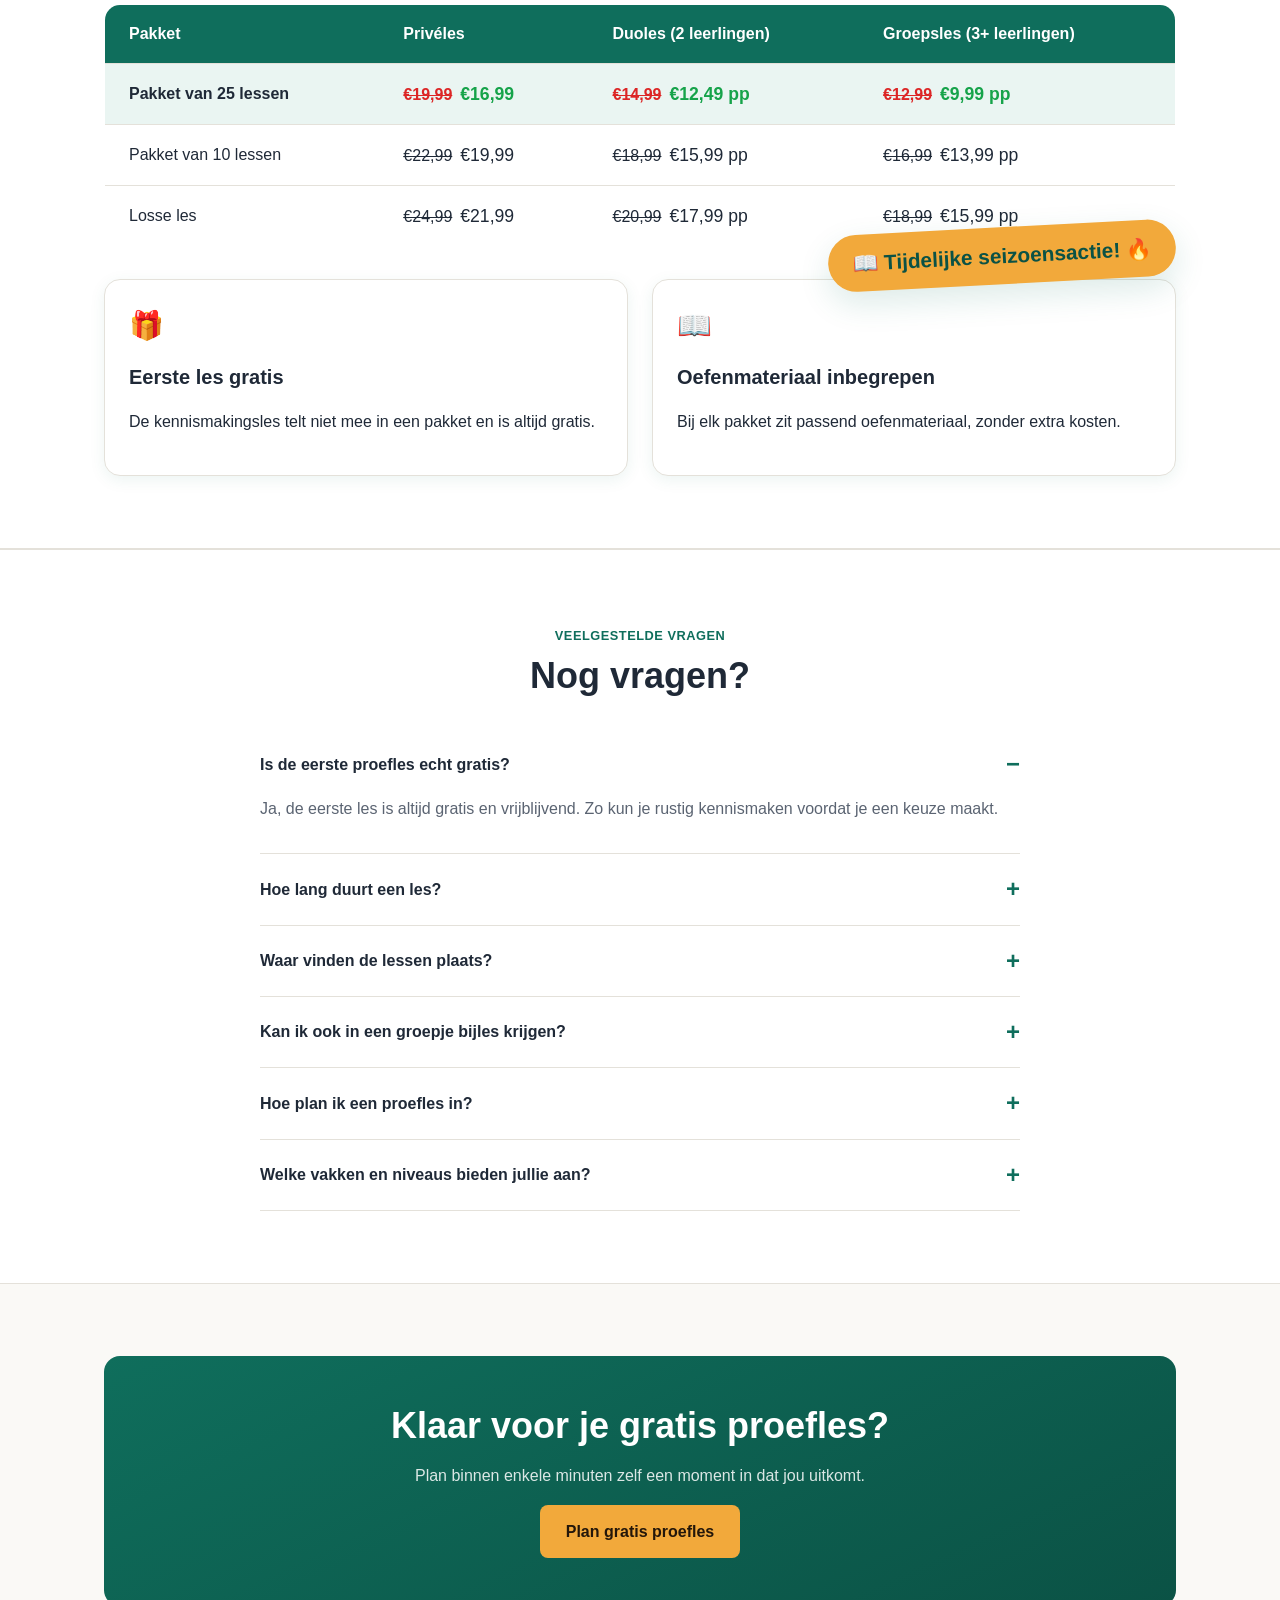
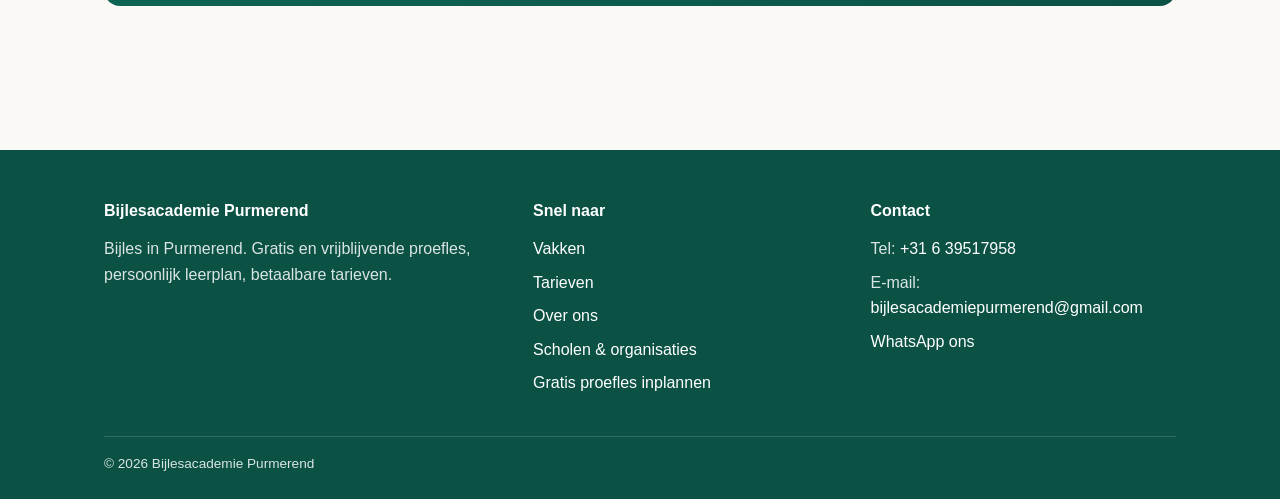
==== commit ad70cf98: "Verwijder Google reviews-link uit footer Co-Authored-By: Claude Opus 5.5 <noreply@anthropic.com>" ====
--- a/index.html
+++ b/index.html
@@ -321,7 +321,6 @@
       </div>
       <div class="footer-bottom">
         <span>&copy; <span data-year></span> Bijlesacademie Purmerend</span>
-        <span><a href="[GOOGLE_BUSINESS_PROFIEL_LINK]">Bekijk onze Google reviews</a></span>
       </div>
     </div>
   </footer>
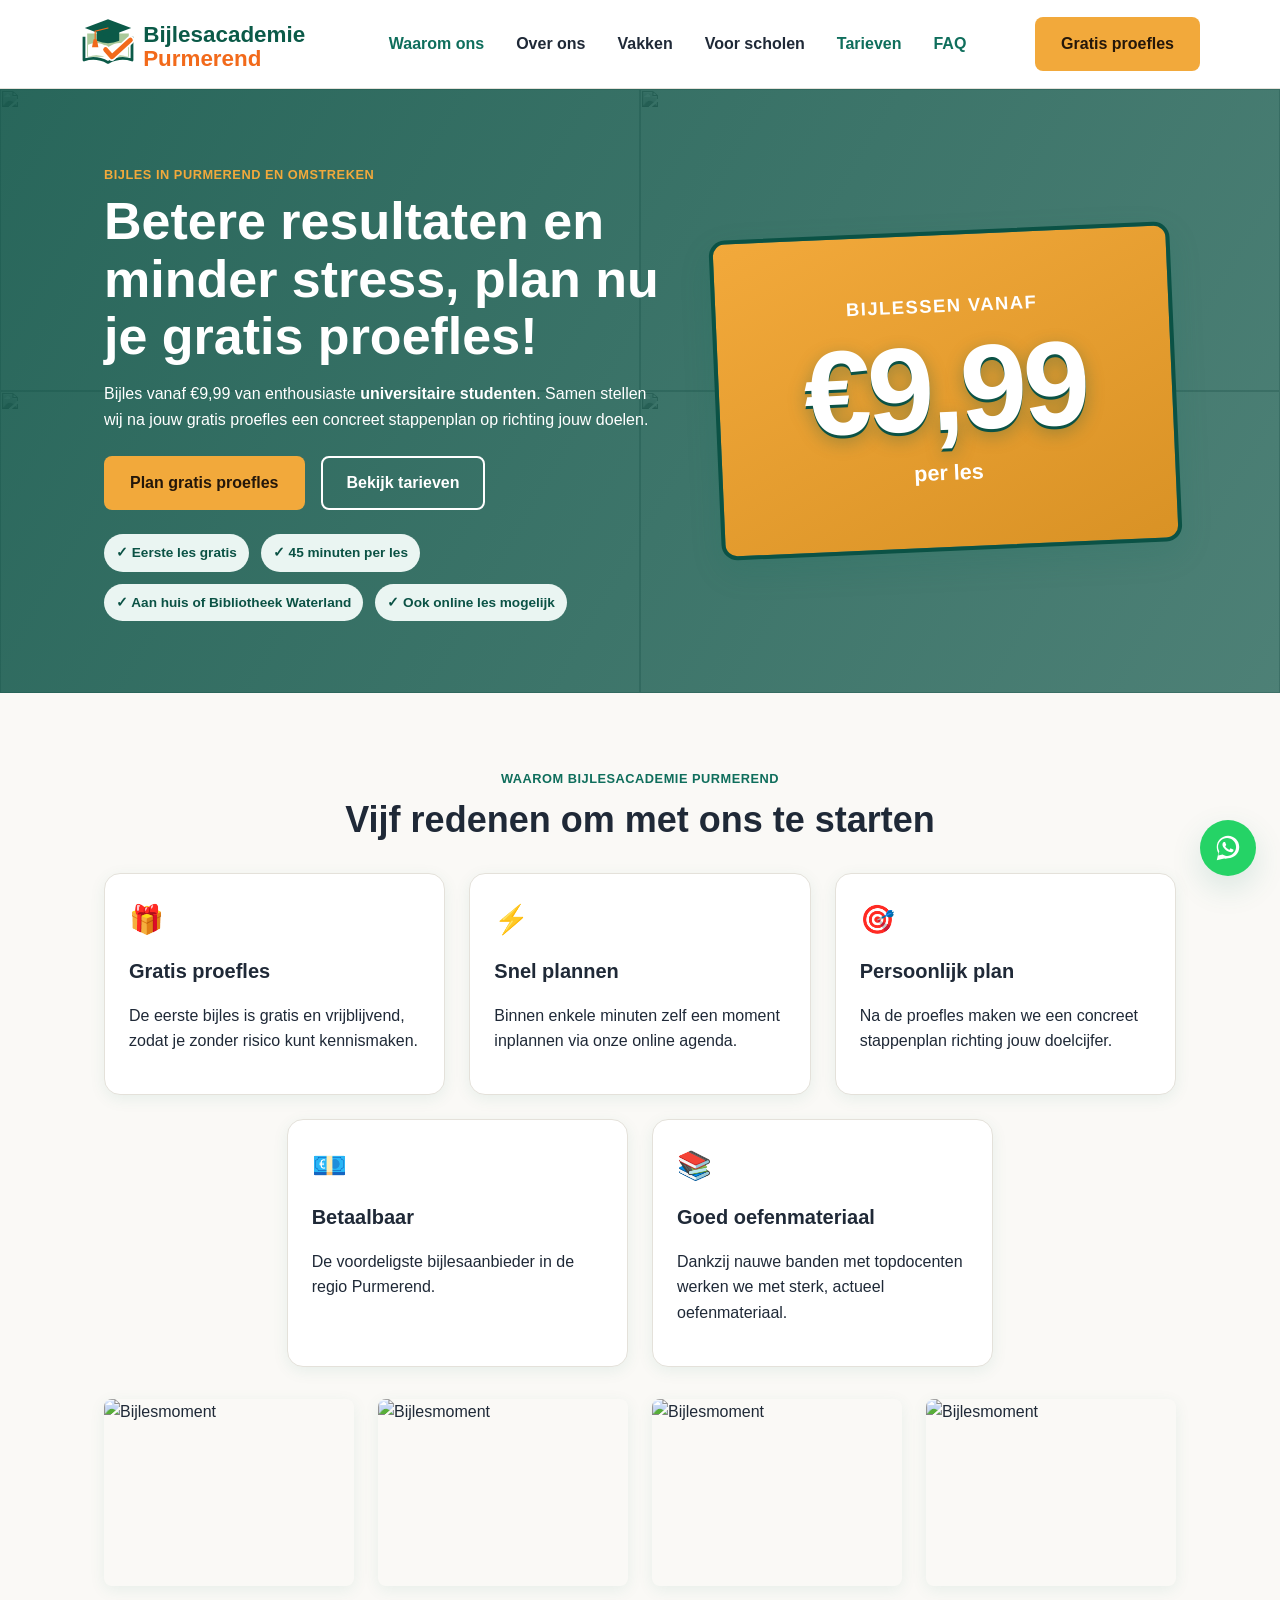
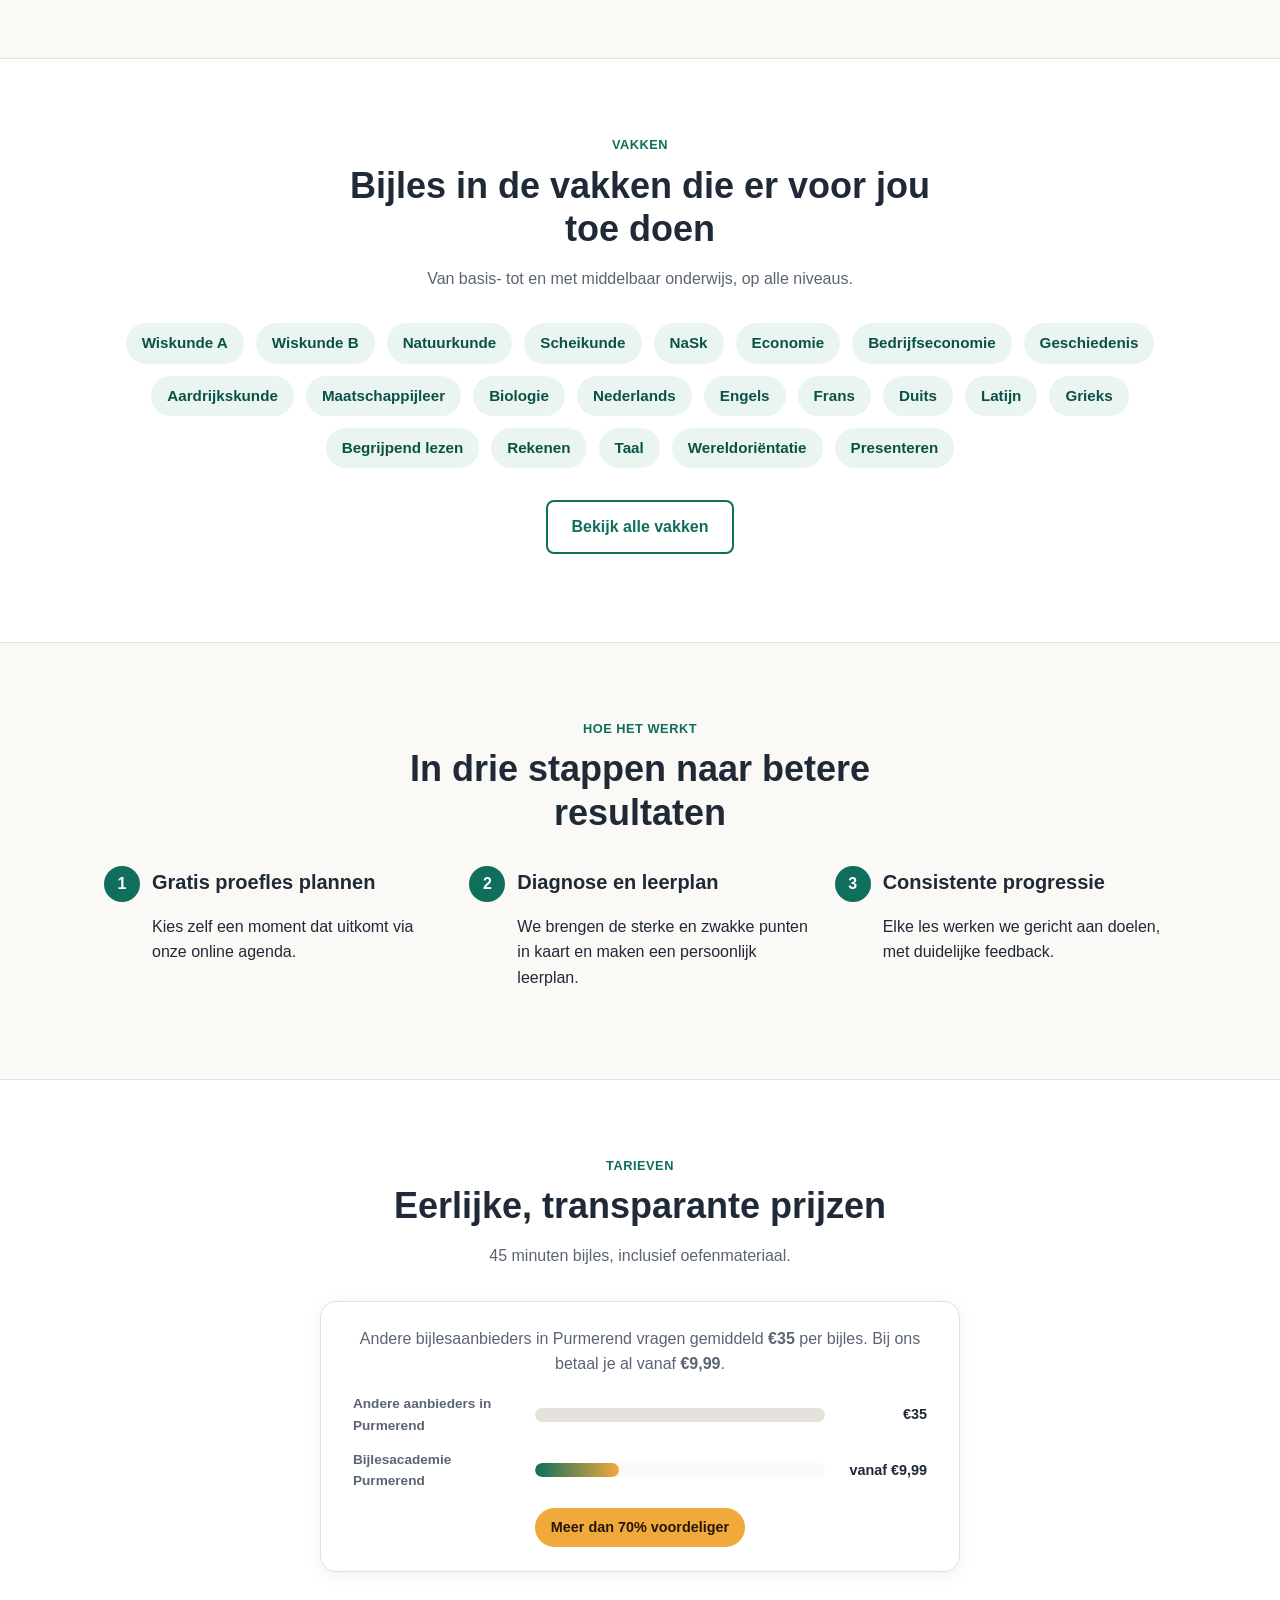
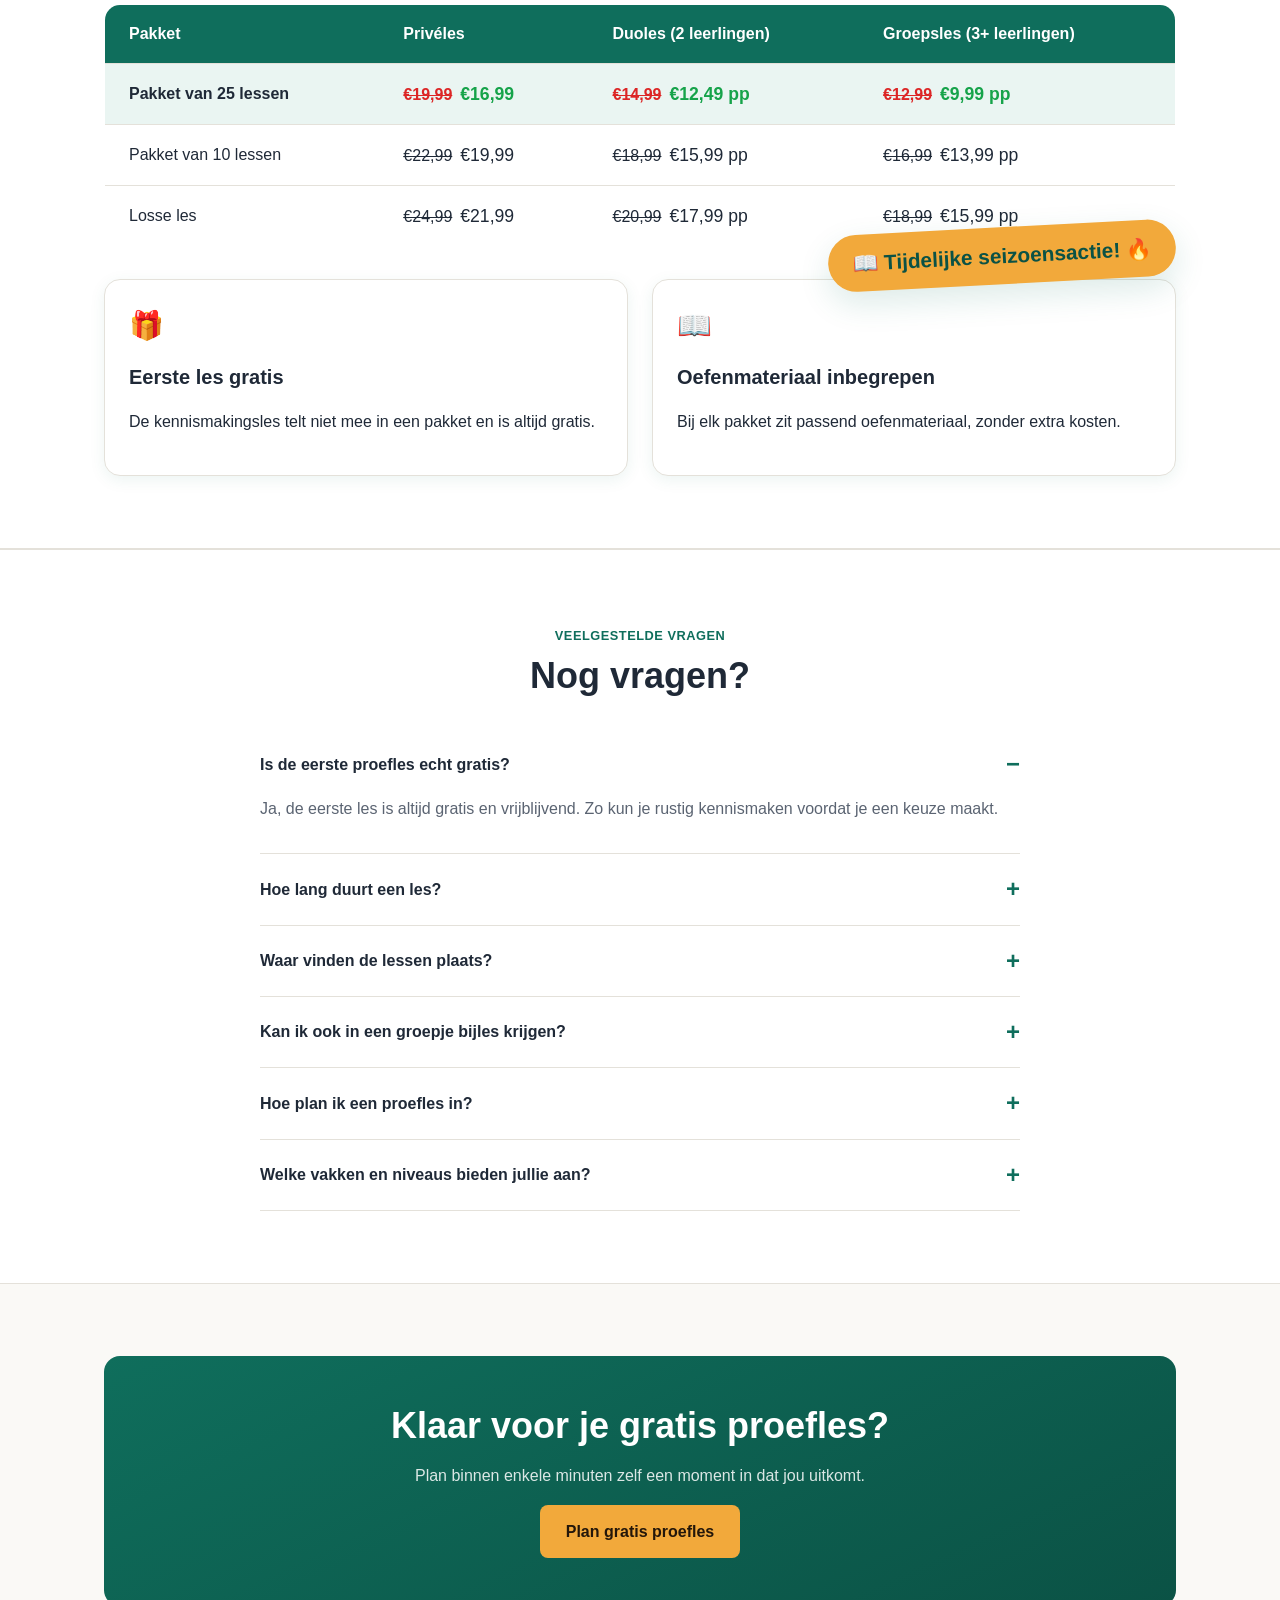
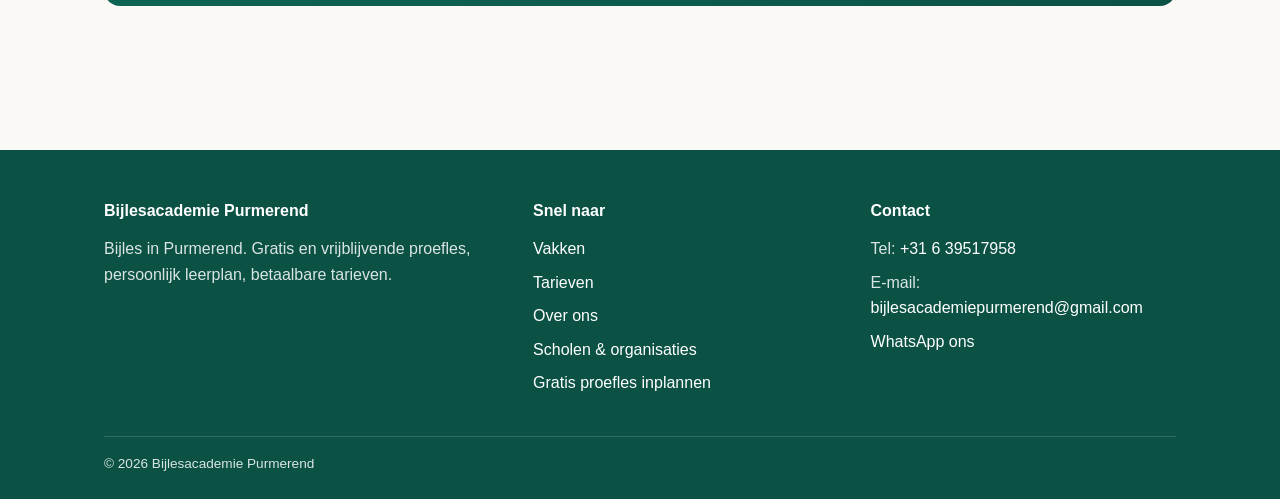
==== commit 064f8d4b: "Pas teksten aan: basis- t/m middelbaar onderwijs en 45 minuten bijles Co-Authored-By: Claude Opus 5." ====
--- a/index.html
+++ b/index.html
@@ -114,7 +114,7 @@
         <div class="section-intro">
           <span class="eyebrow">Vakken</span>
           <h2>Bijles in de vakken die er voor jou toe doen</h2>
-          <p>Van basisschool tot bovenbouw, op alle niveaus.</p>
+          <p>Van basis- tot en met middelbaar onderwijs, op alle niveaus.</p>
         </div>
         <div class="tag-list">
           <span class="tag">Wiskunde A</span>
@@ -174,7 +174,7 @@
         <div class="section-intro">
           <span class="eyebrow">Tarieven</span>
           <h2>Eerlijke, transparante prijzen</h2>
-          <p>45 minuten privéles, inclusief oefenmateriaal.</p>
+          <p>45 minuten bijles, inclusief oefenmateriaal.</p>
         </div>
         <div class="price-compare">
           <p>Andere bijlesaanbieders in Purmerend vragen gemiddeld <strong>€35</strong> per bijles. Bij ons betaal je al vanaf <strong>€9,99</strong>.</p>
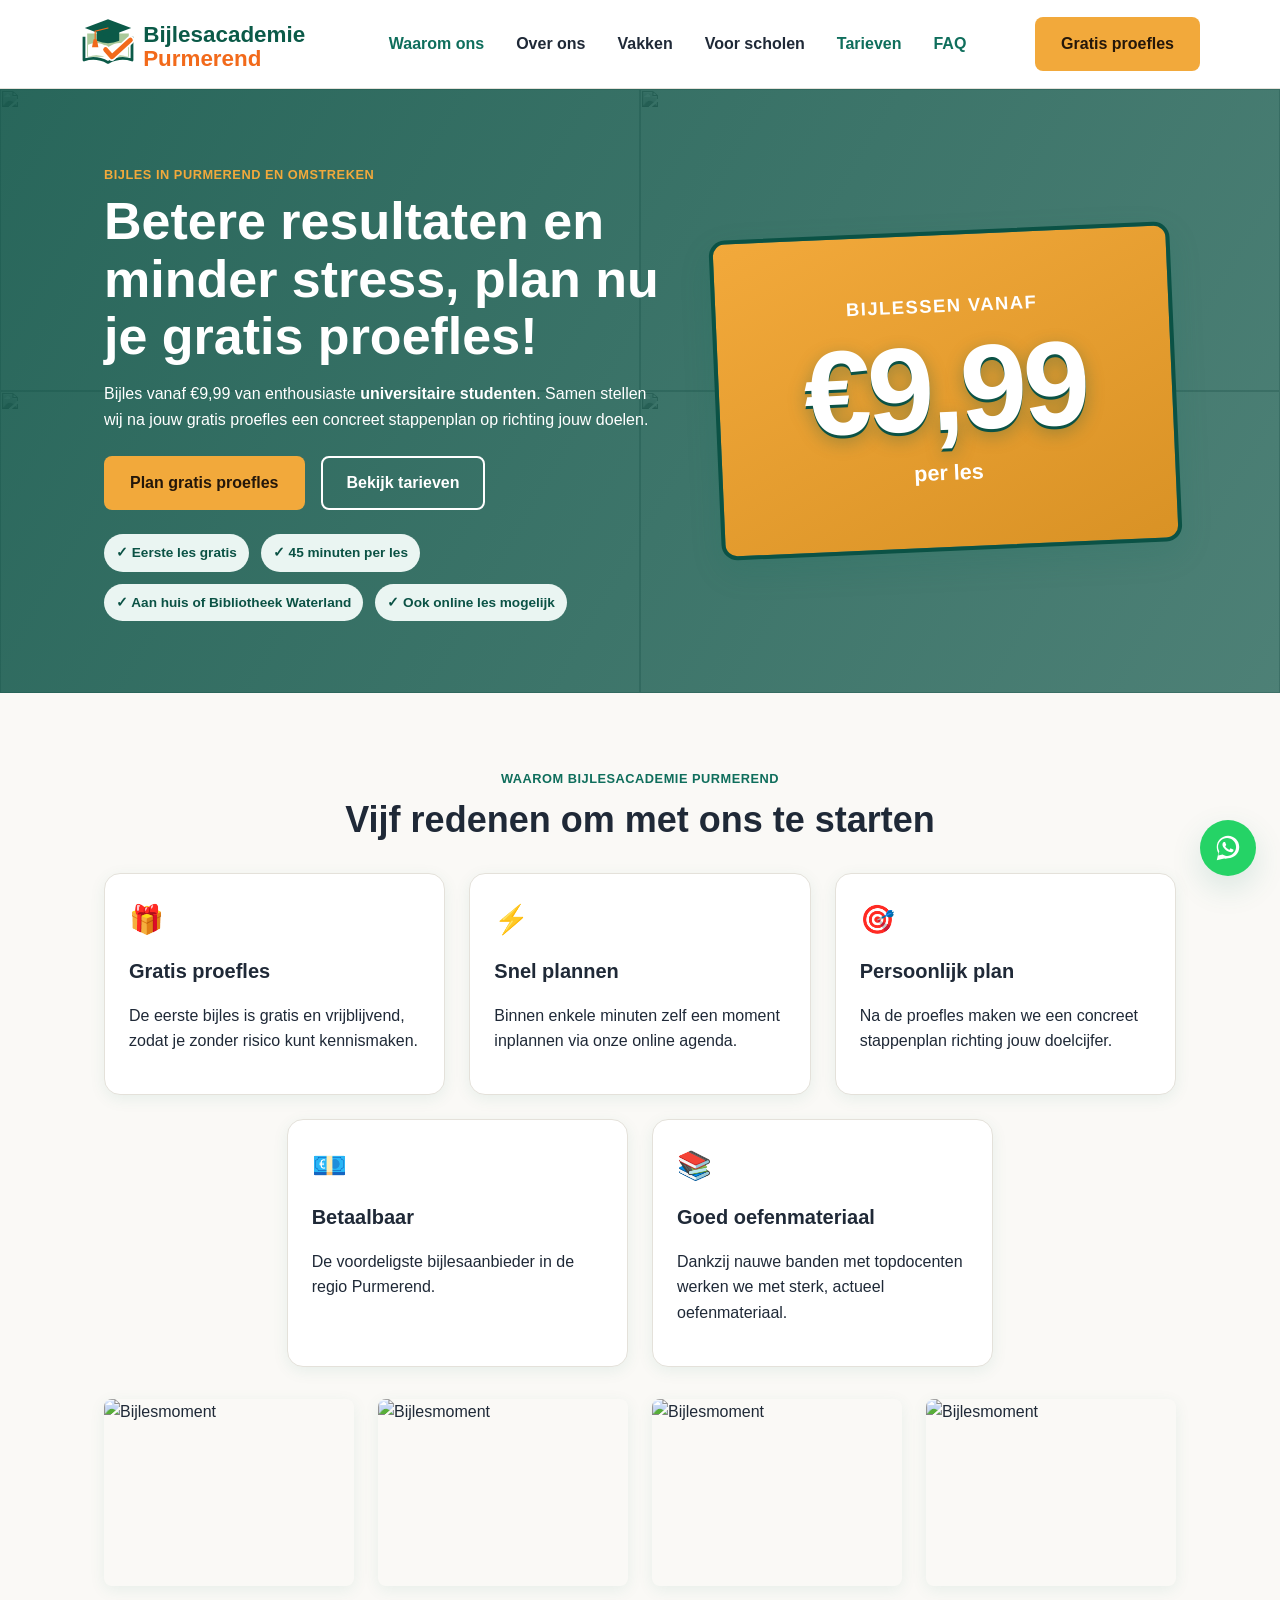
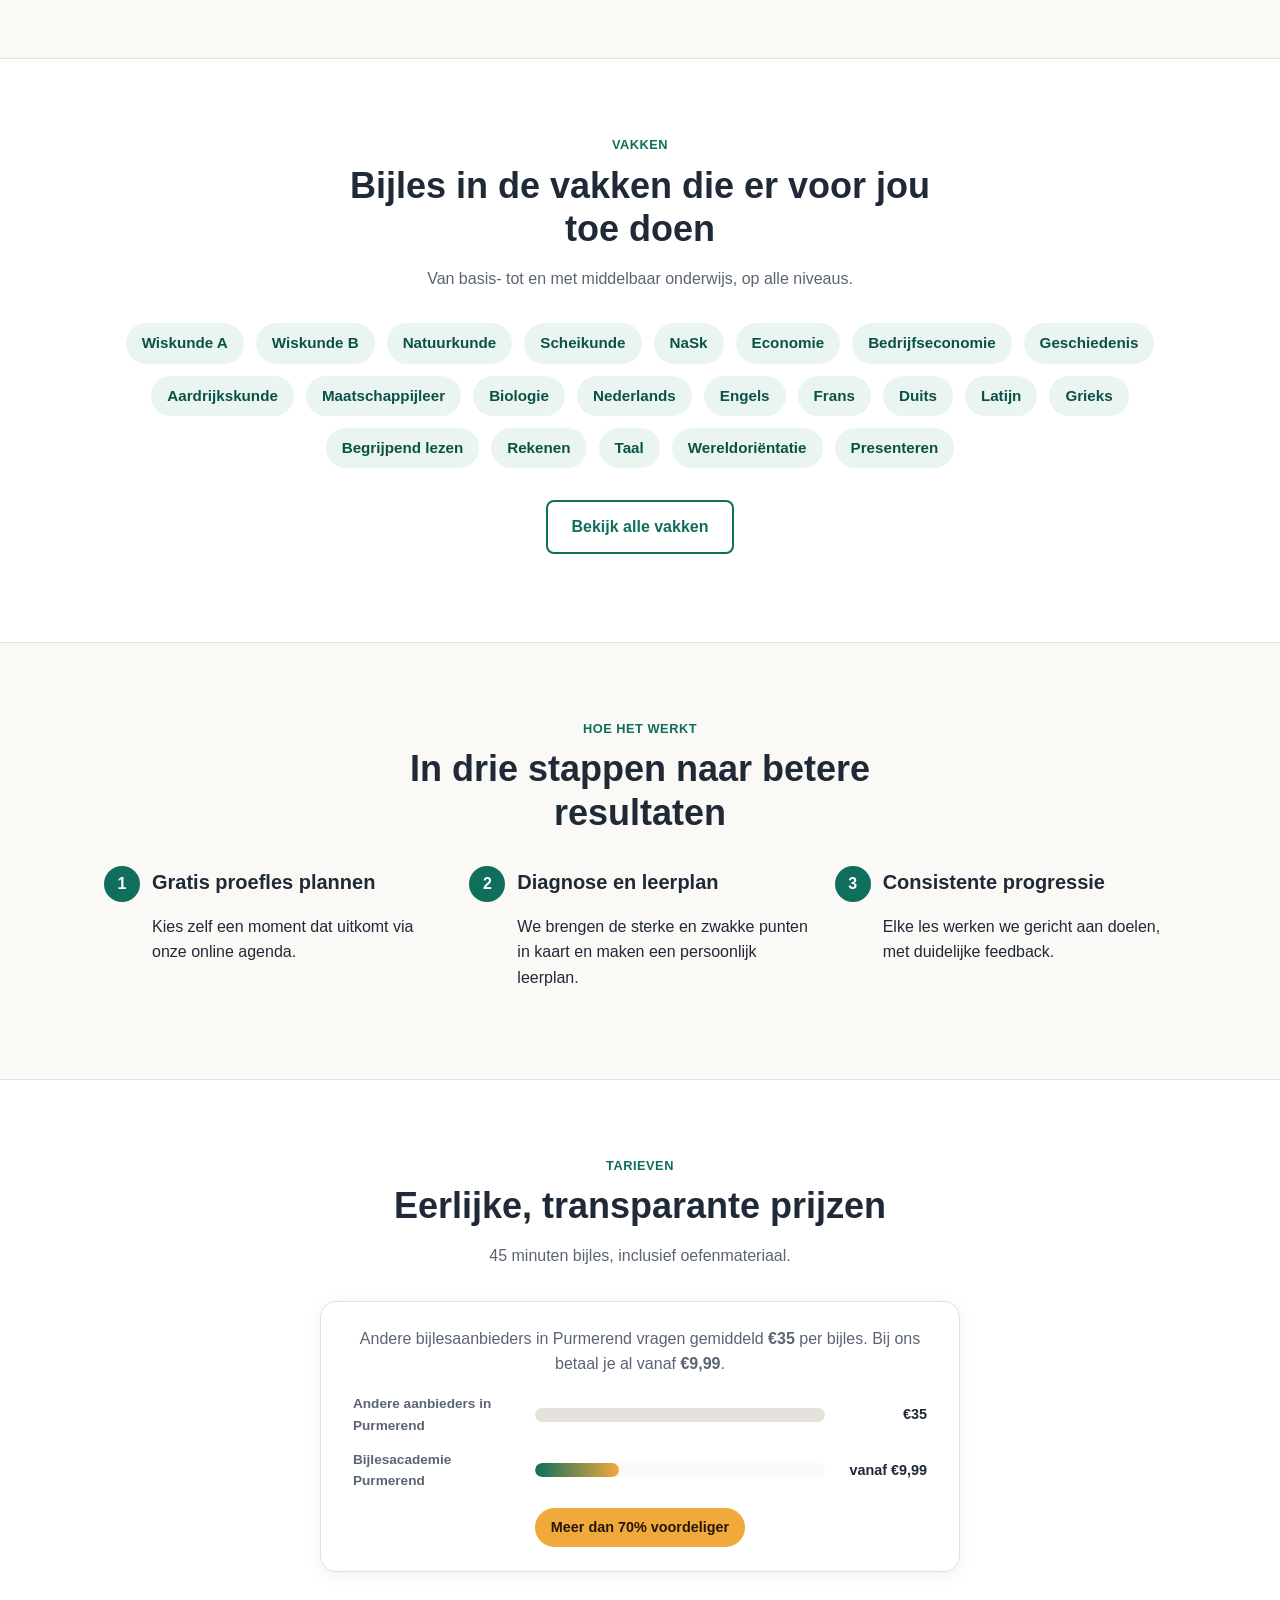
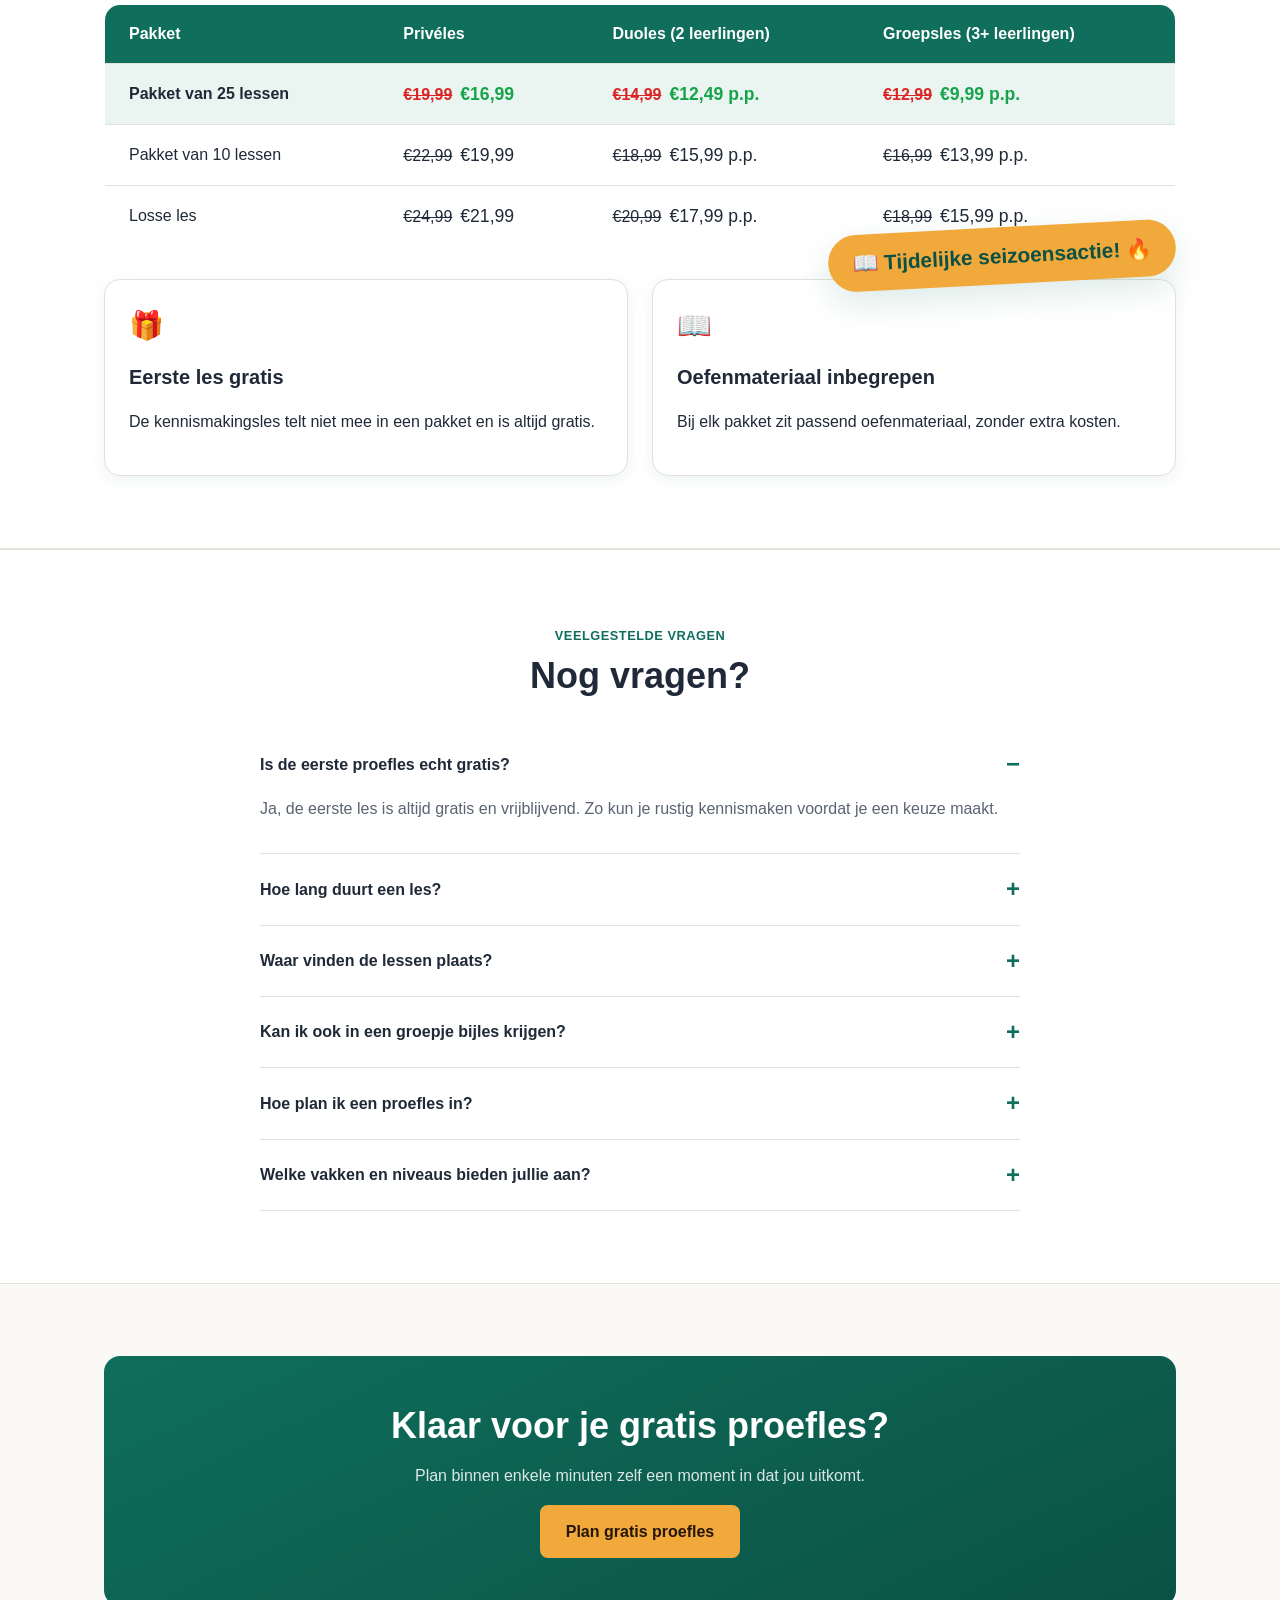
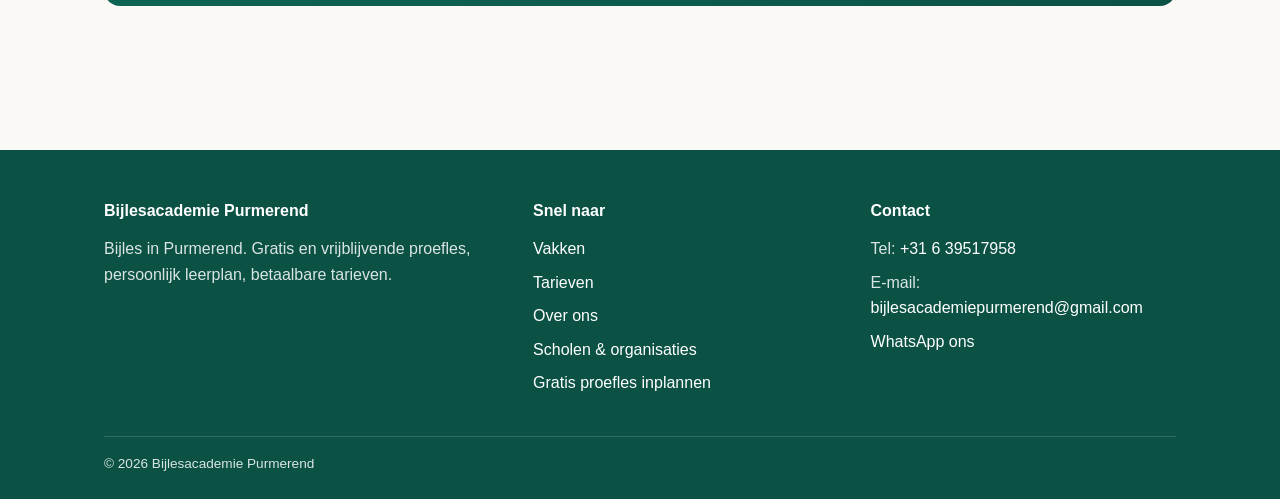
==== commit cecd898a: "Schrijf pp als p.p. in tarieventabel Co-Authored-By: Claude Opus 5.5 <noreply@anthropic.com>" ====
--- a/index.html
+++ b/index.html
@@ -206,20 +206,20 @@
                 <tr class="is-highlight">
                   <td>Pakket van 25 lessen</td>
                   <td><span class="price-was">€19,99</span><span class="price-now">€16,99</span></td>
-                  <td><span class="price-was">€14,99</span><span class="price-now">€12,49 pp</span></td>
-                  <td><span class="price-was">€12,99</span><span class="price-now">€9,99 pp</span></td>
+                  <td><span class="price-was">€14,99</span><span class="price-now">€12,49 p.p.</span></td>
+                  <td><span class="price-was">€12,99</span><span class="price-now">€9,99 p.p.</span></td>
                 </tr>
                 <tr>
                   <td>Pakket van 10 lessen</td>
                   <td><span class="price-was">€22,99</span><span class="price-now">€19,99</span></td>
-                  <td><span class="price-was">€18,99</span><span class="price-now">€15,99 pp</span></td>
-                  <td><span class="price-was">€16,99</span><span class="price-now">€13,99 pp</span></td>
+                  <td><span class="price-was">€18,99</span><span class="price-now">€15,99 p.p.</span></td>
+                  <td><span class="price-was">€16,99</span><span class="price-now">€13,99 p.p.</span></td>
                 </tr>
                 <tr>
                   <td>Losse les</td>
                   <td><span class="price-was">€24,99</span><span class="price-now">€21,99</span></td>
-                  <td><span class="price-was">€20,99</span><span class="price-now">€17,99 pp</span></td>
-                  <td><span class="price-was">€18,99</span><span class="price-now">€15,99 pp</span></td>
+                  <td><span class="price-was">€20,99</span><span class="price-now">€17,99 p.p.</span></td>
+                  <td><span class="price-was">€18,99</span><span class="price-now">€15,99 p.p.</span></td>
                 </tr>
               </tbody>
             </table>
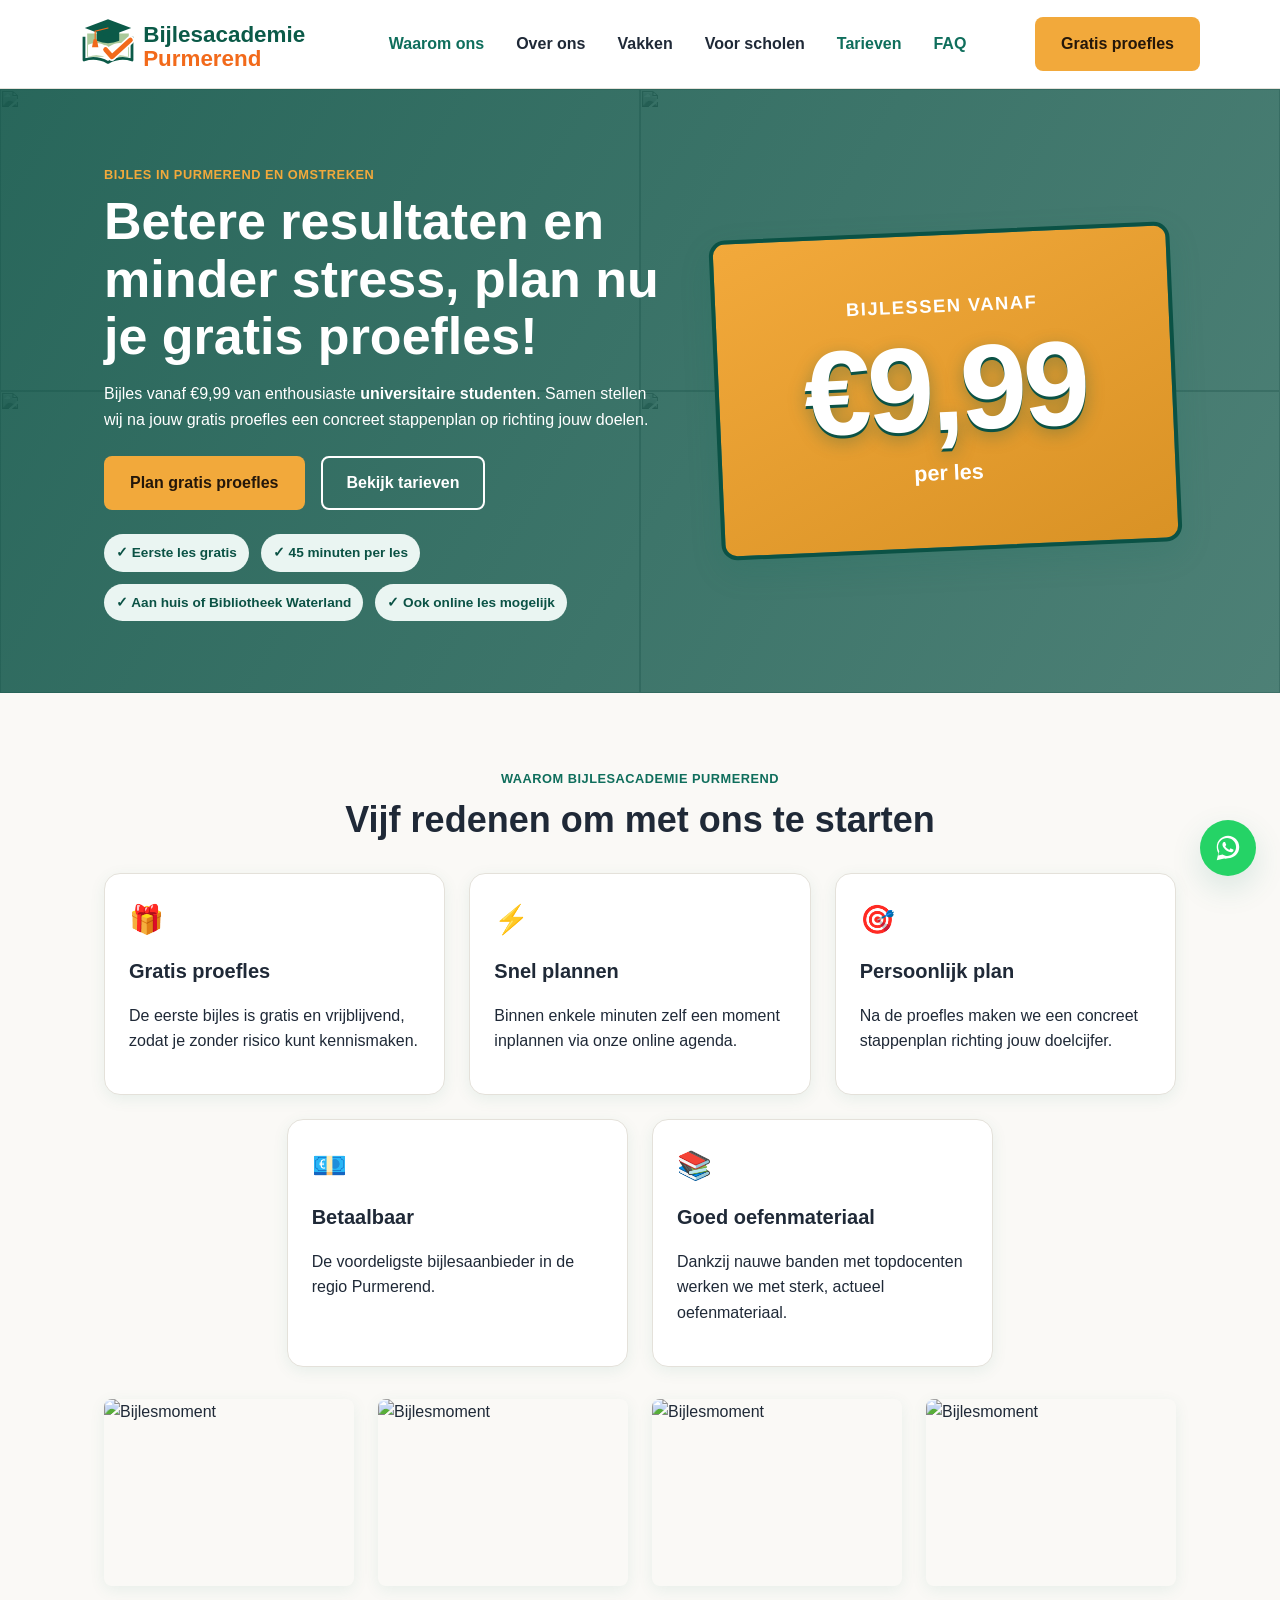
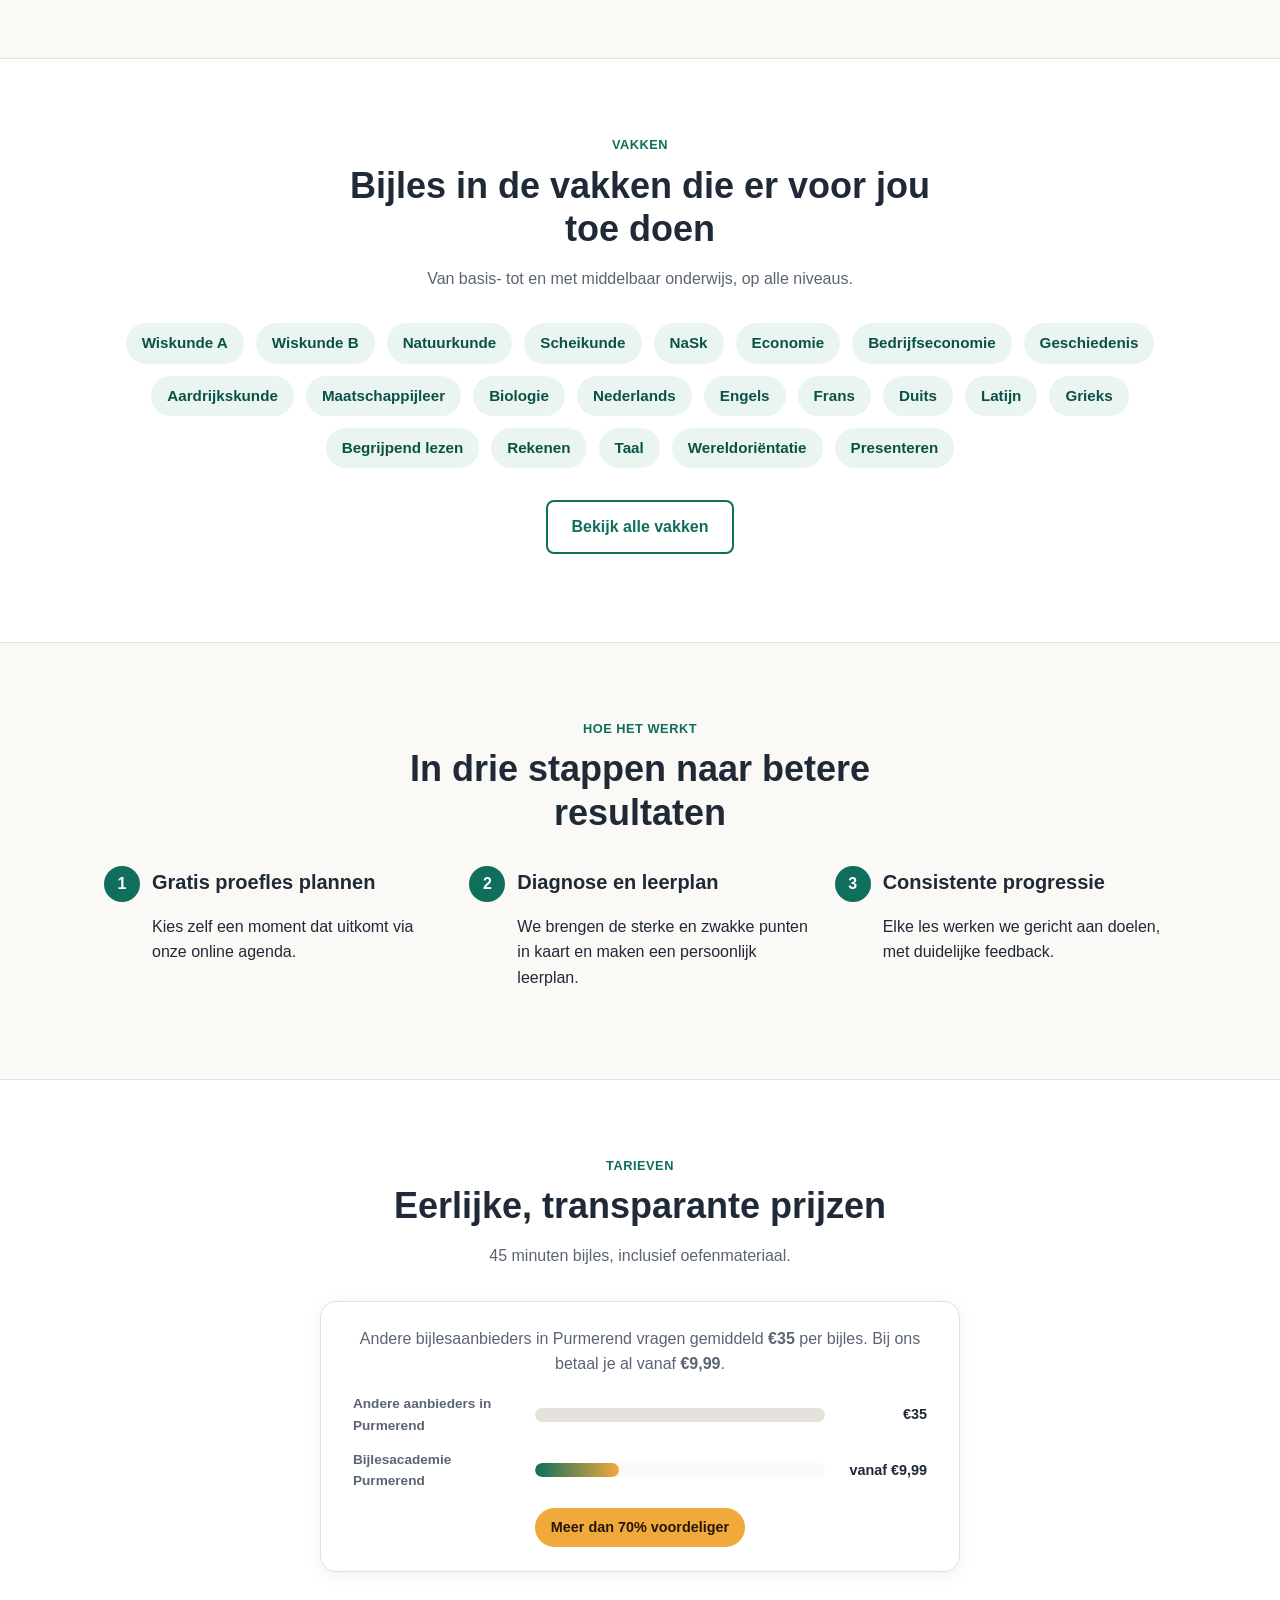
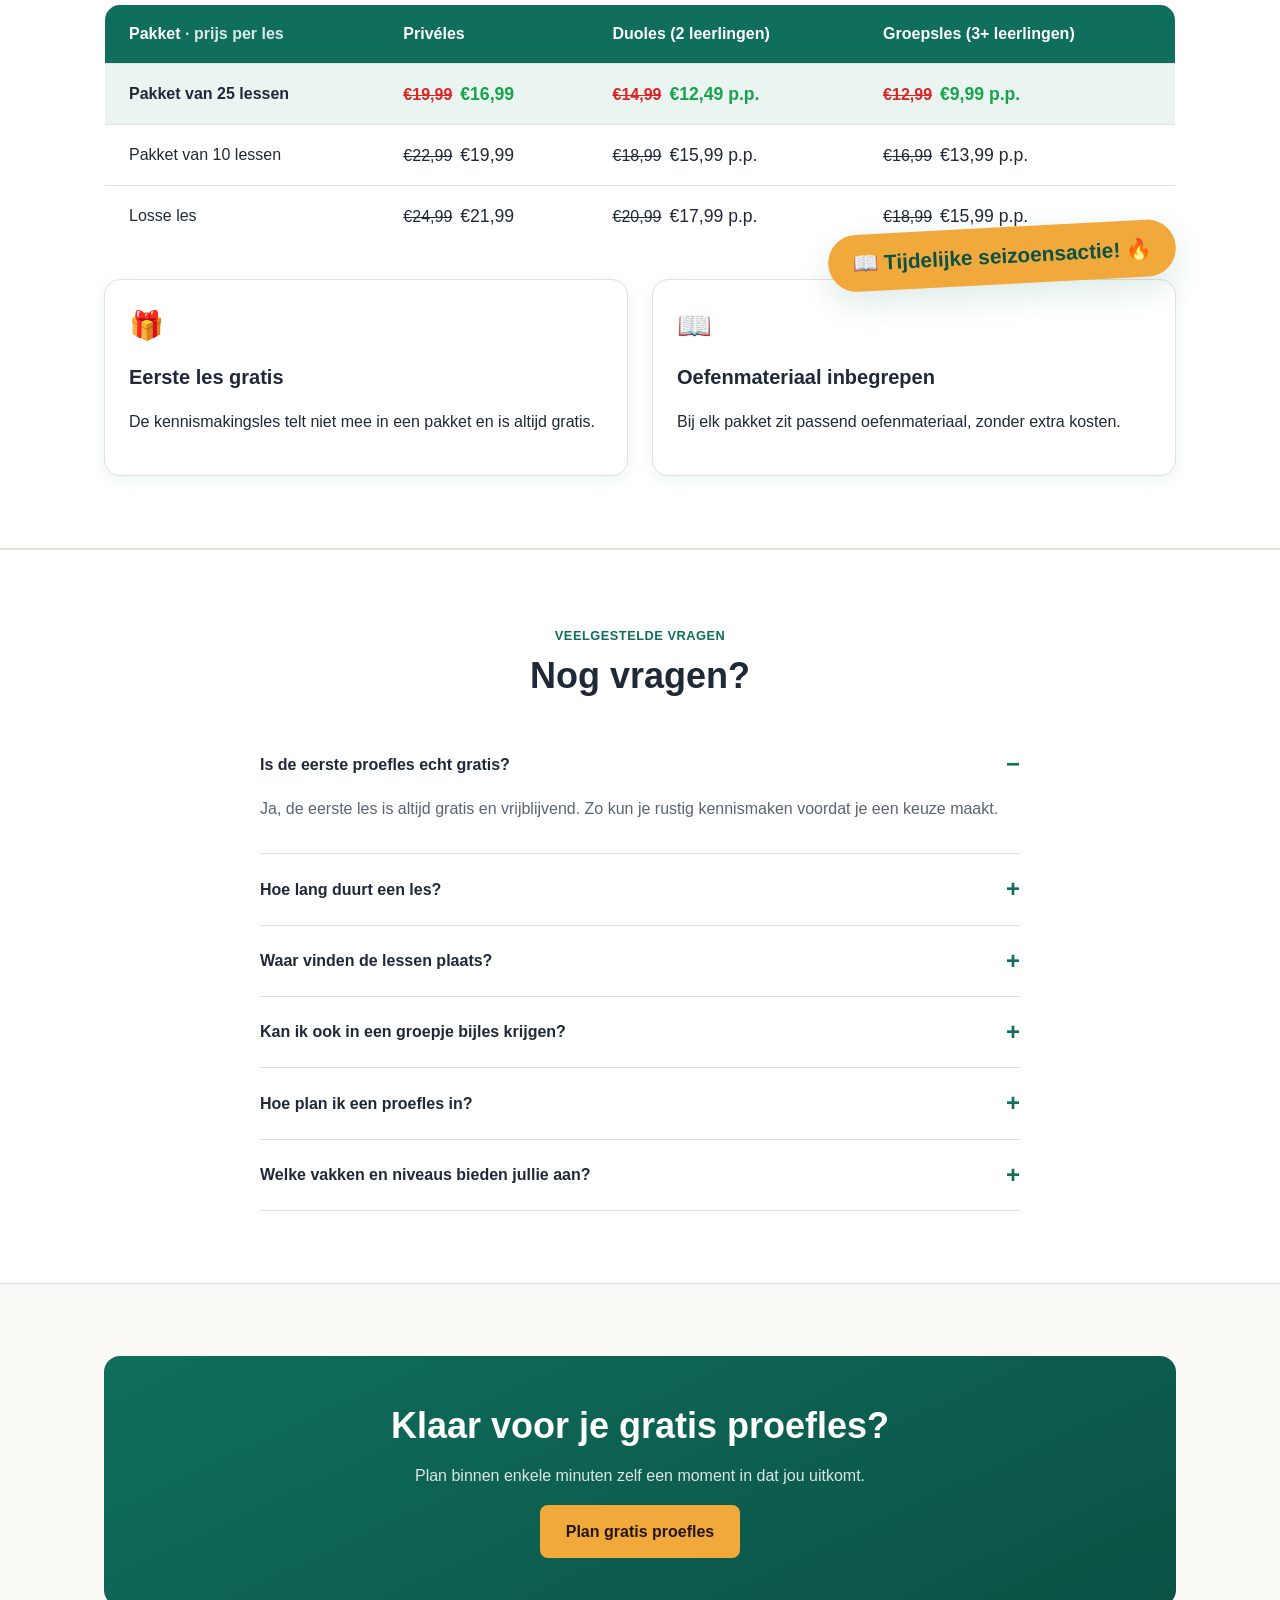
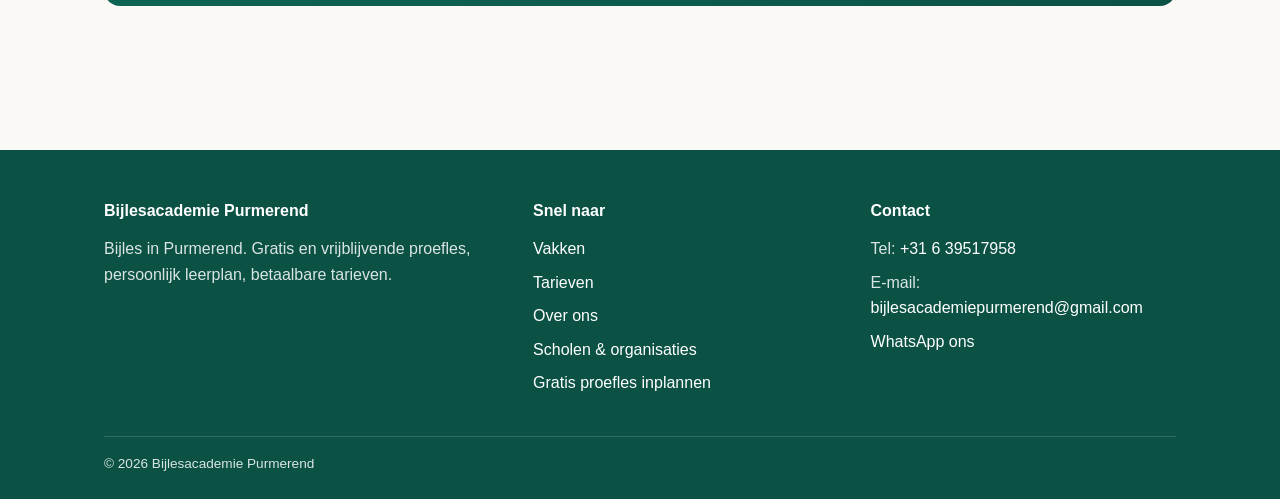
==== commit 11fae7b2: "Toon 'prijs per les' bij tarieven en maak redenen-kaartjes compacter op telefoon Co-Authored-By: Cla" ====
--- a/index.html
+++ b/index.html
@@ -200,7 +200,7 @@
           <div class="pricing-table-view">
             <table class="pricing-table">
               <thead>
-                <tr><th>Pakket</th><th>Privéles</th><th>Duoles (2 leerlingen)</th><th>Groepsles (3+ leerlingen)</th></tr>
+                <tr><th>Pakket <span class="pricing-unit">· prijs per les</span></th><th>Privéles</th><th>Duoles (2 leerlingen)</th><th>Groepsles (3+ leerlingen)</th></tr>
               </thead>
               <tbody>
                 <tr class="is-highlight">
--- a/css/style.css
+++ b/css/style.css
@@ -205,6 +205,32 @@
   .grid--2 {
     grid-template-columns: 1fr;
   }
+
+  /* Vijf redenen op telefoon: compacte kaartjes met icoon links naast de tekst */
+  #waarom-ons .grid--3 {
+    gap: var(--space-3);
+  }
+  #waarom-ons .grid--3 > .card {
+    display: grid;
+    grid-template-columns: auto 1fr;
+    column-gap: var(--space-3);
+    align-items: start;
+    padding: var(--space-3) var(--space-4);
+  }
+  #waarom-ons .grid--3 > .card .card-icon {
+    grid-row: span 2;
+    font-size: 1.5rem;
+    line-height: 1.2;
+    margin-bottom: 0;
+  }
+  #waarom-ons .grid--3 > .card h3 {
+    font-size: 1.05rem;
+    margin-bottom: var(--space-1);
+  }
+  #waarom-ons .grid--3 > .card p {
+    font-size: 0.95rem;
+    margin-bottom: 0;
+  }
 }
 
 .lesmomenten-grid {
@@ -762,6 +788,19 @@
 .pricing-table thead th {
   background: var(--color-primary);
   color: #fff;
+}
+
+.pricing-unit {
+  font-weight: 600;
+  opacity: 0.85;
+  white-space: nowrap;
+}
+
+.pricing-card-unit {
+  margin: calc(-1 * var(--space-2)) 0 0;
+  font-size: 0.9rem;
+  font-weight: 600;
+  color: var(--color-primary);
 }
 
 .pricing-table tbody tr:last-child td {
